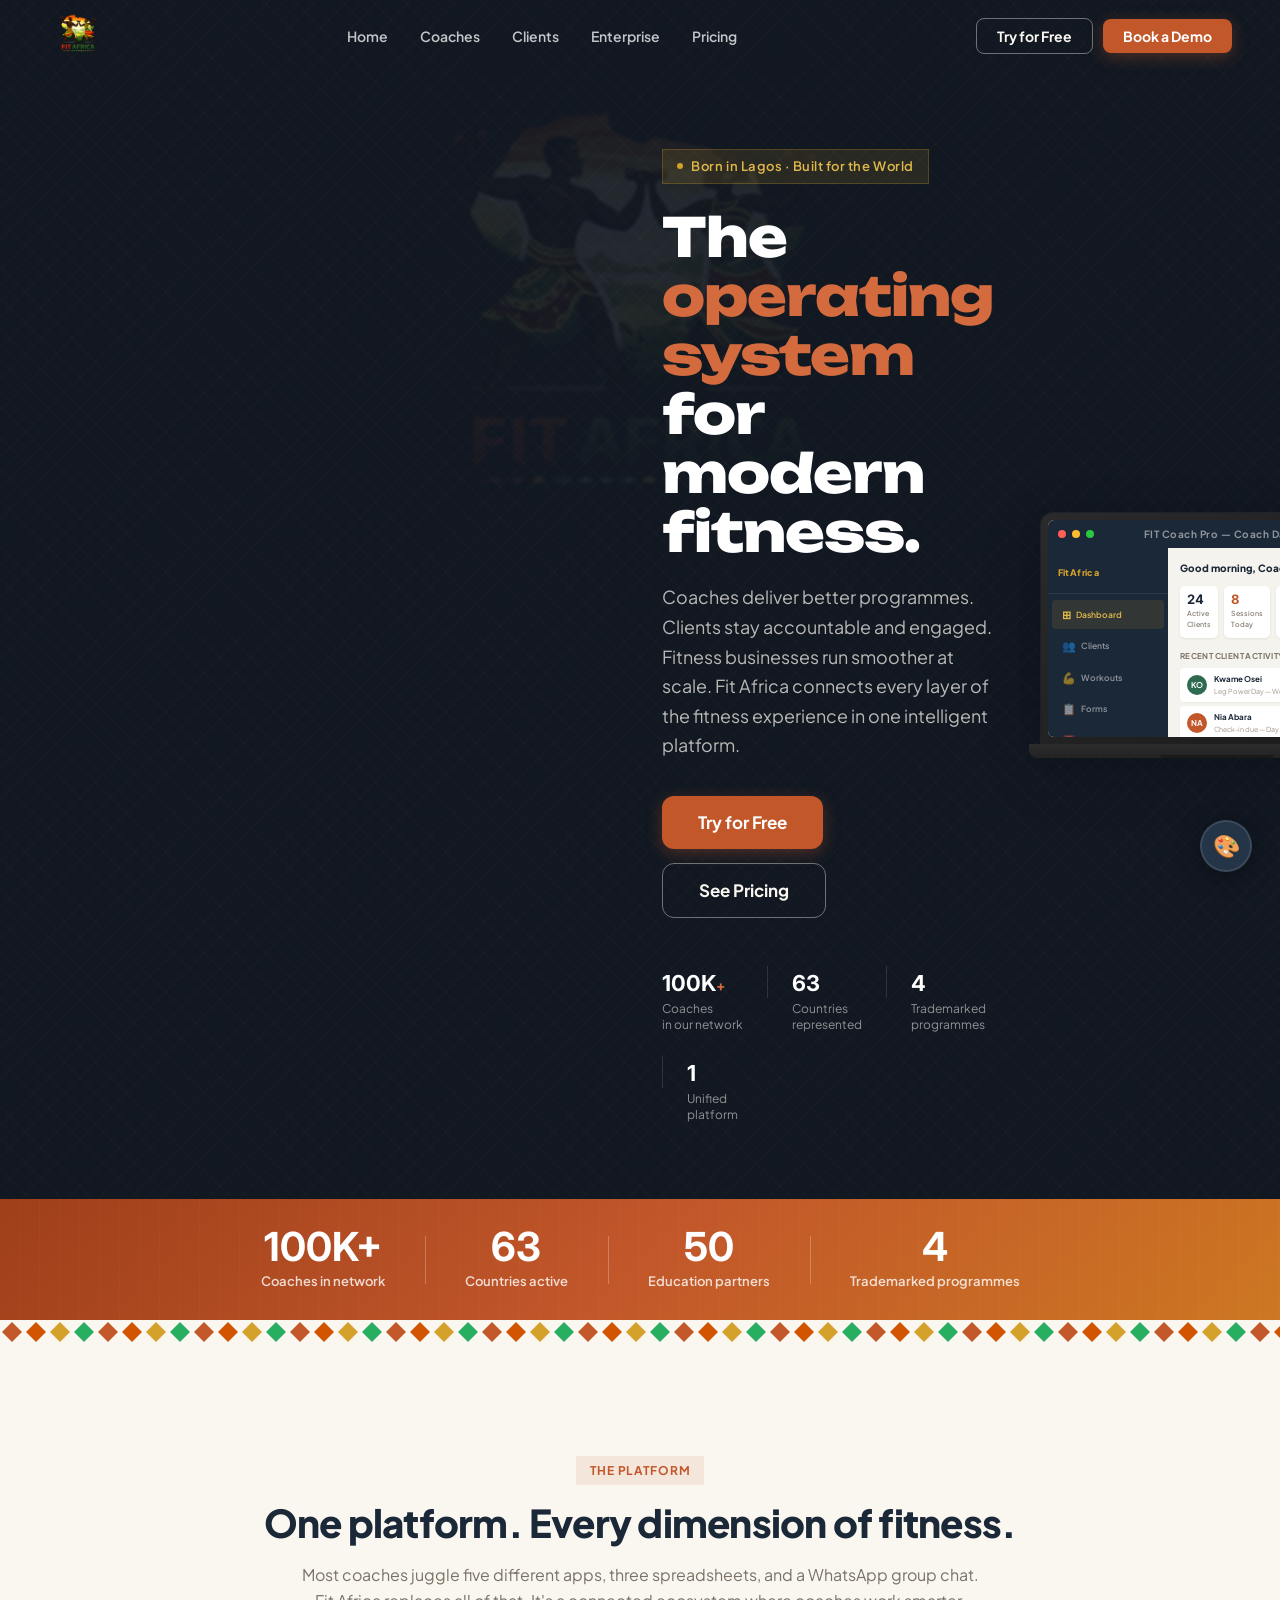
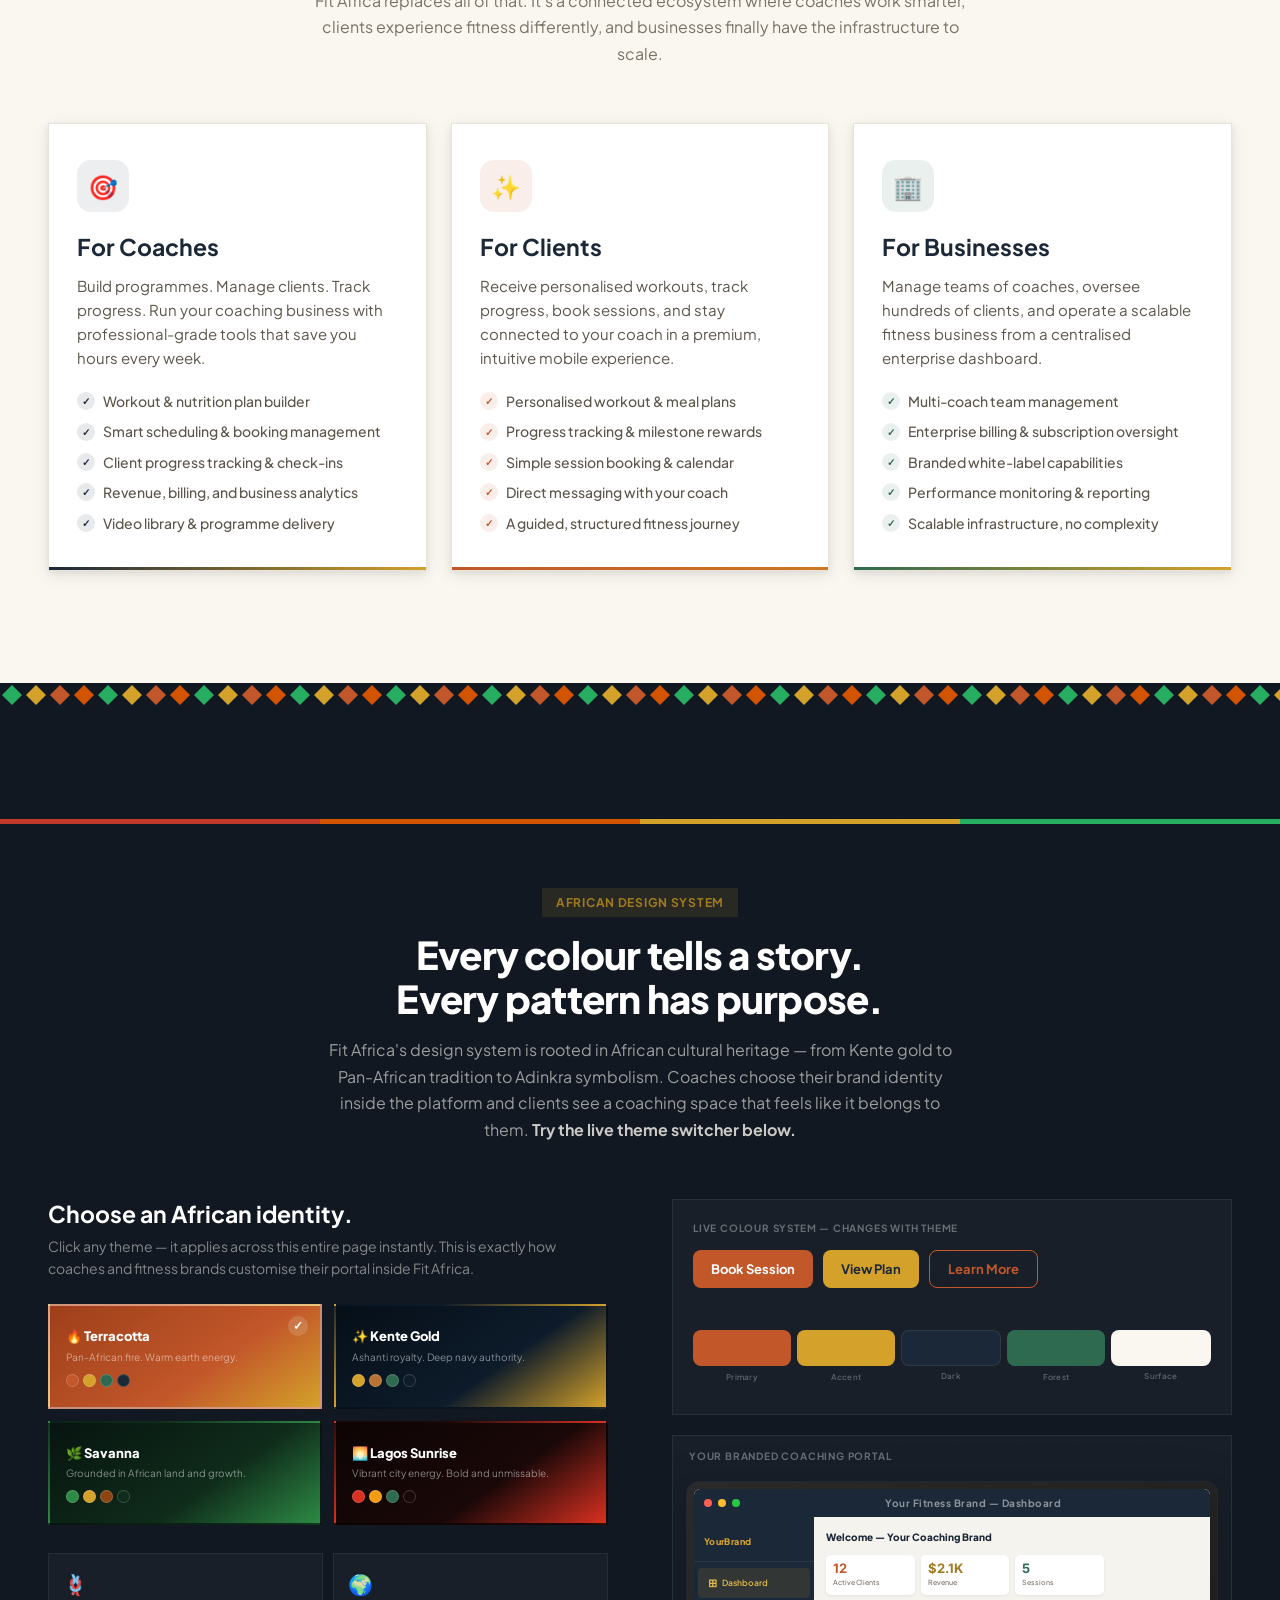
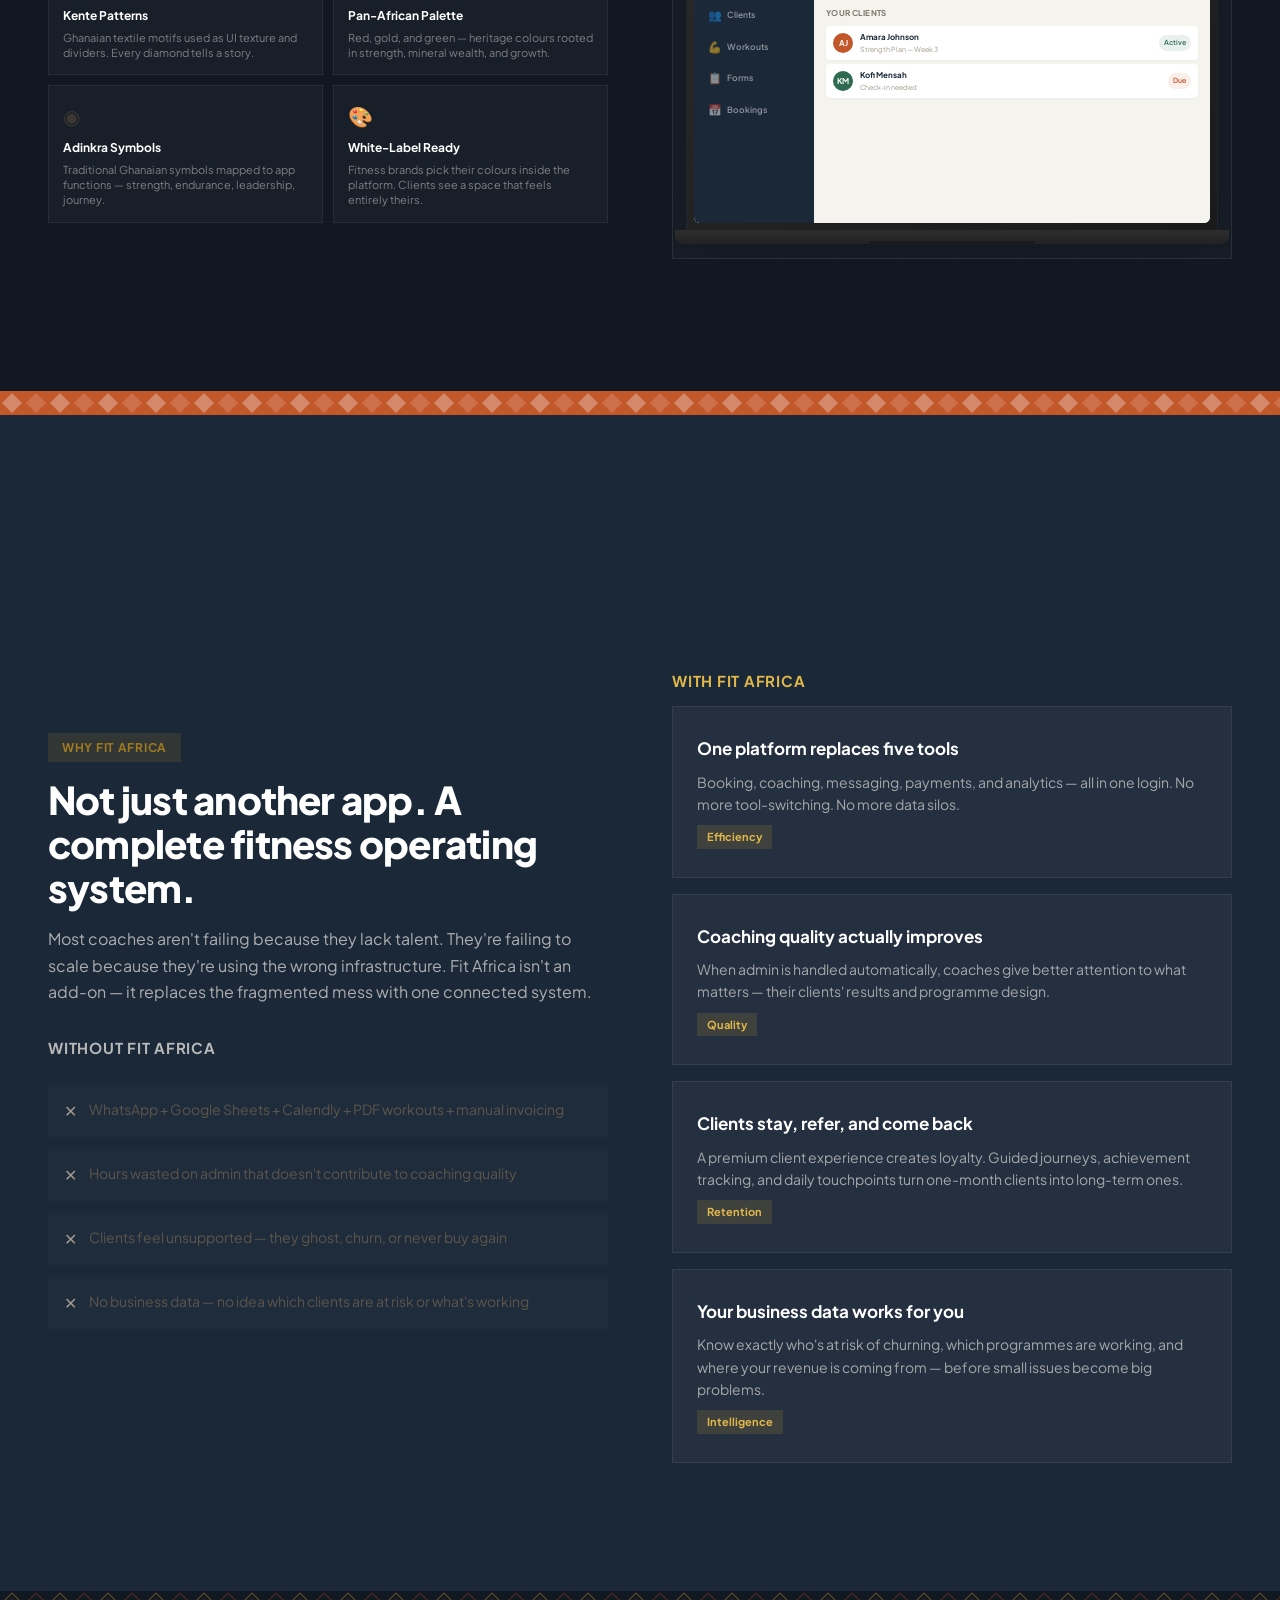
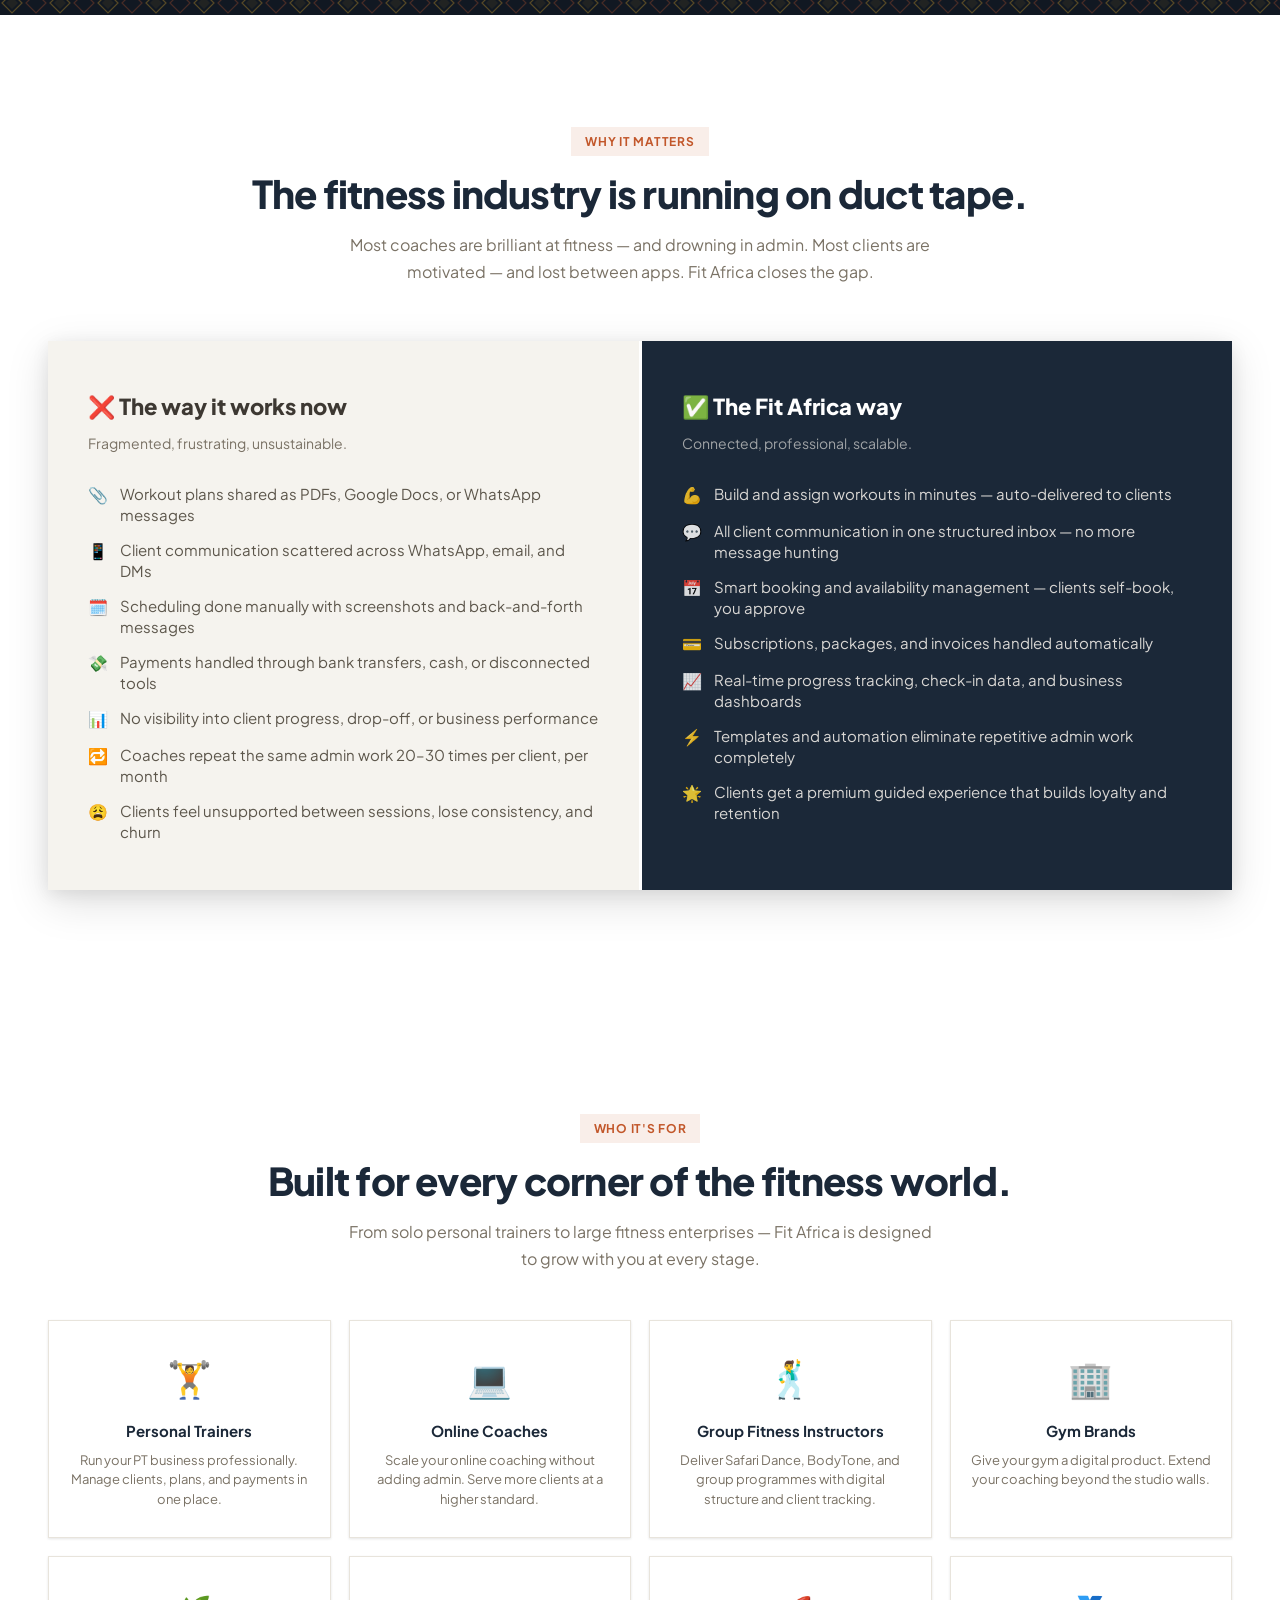
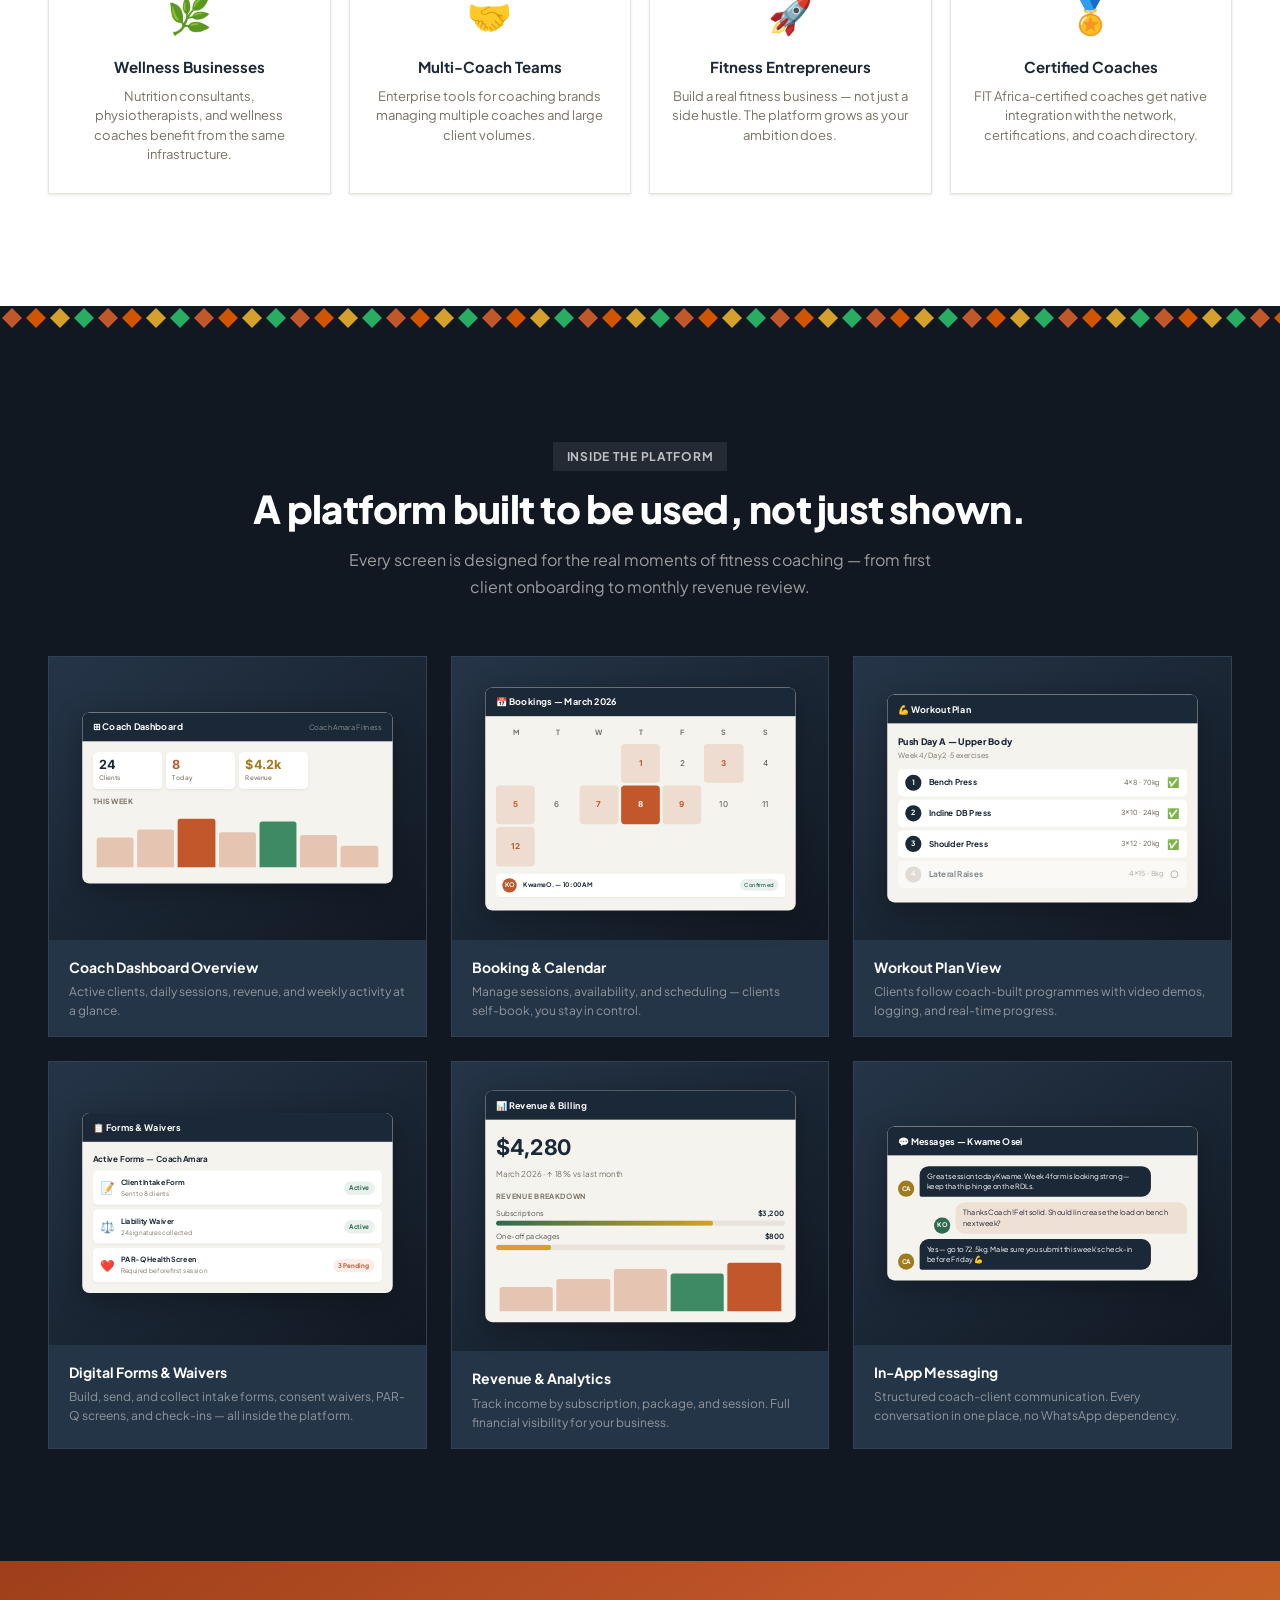
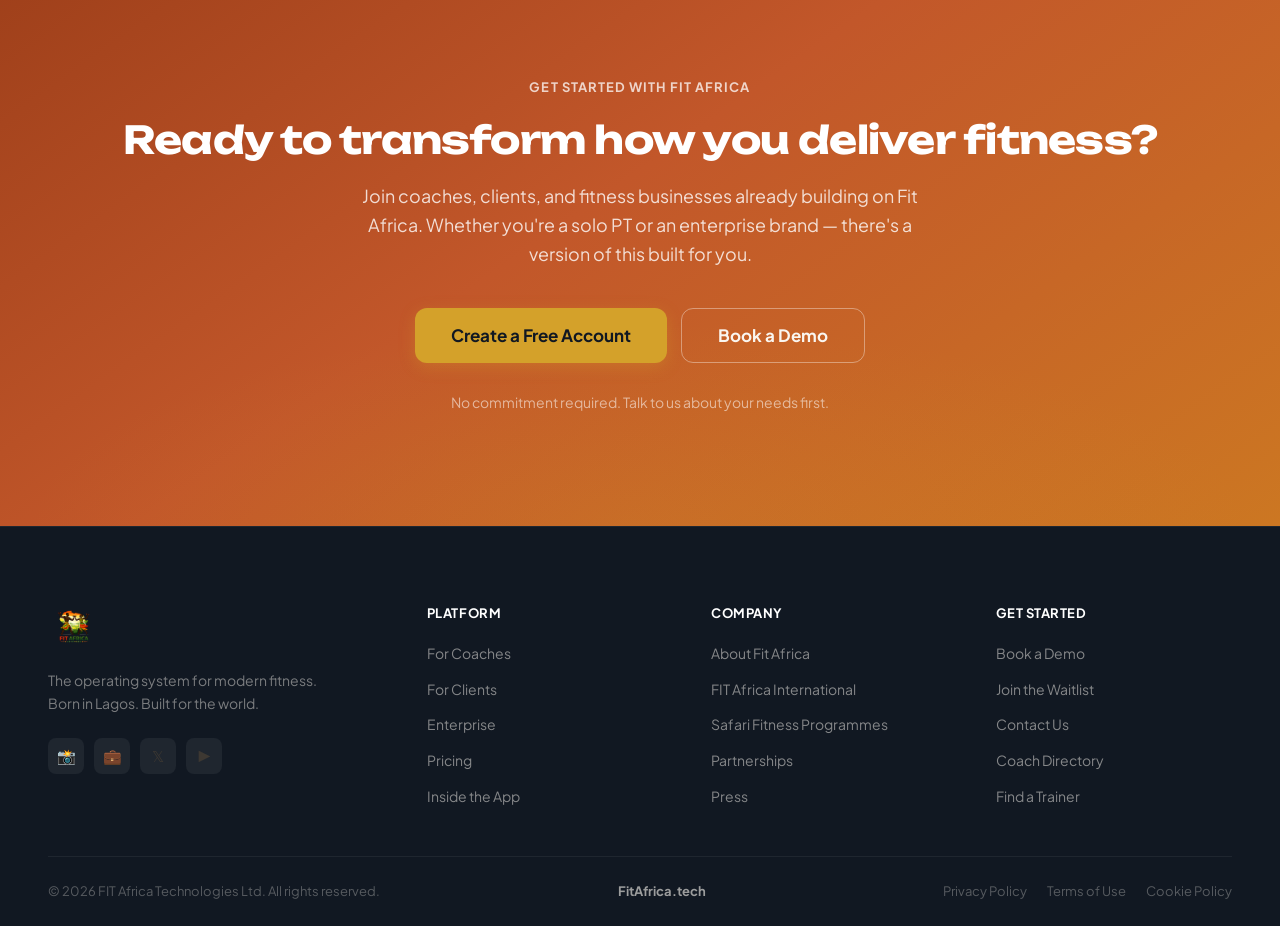
==== index.html @ 1d4eaad9 "Initial commit — FitAfrica marketing website" ====
<!DOCTYPE html>
<html lang="en" data-theme="terracotta">
<head>
  <meta charset="UTF-8" />
  <meta name="viewport" content="width=device-width, initial-scale=1.0" />
  <title>FitAfrica — The Operating System for Modern Fitness</title>
  <meta name="description" content="FIT Africa is the all-in-one platform for coaches, clients, and fitness businesses. Manage coaching, bookings, workouts, nutrition, progress, and payments — in one place. Born in Lagos. Built for the world." />
  <meta name="keywords" content="fitness coaching platform, coach management software, client fitness portal, gym business software, online coaching app, workout tracking, Africa fitness, PT coaching app" />
  <meta property="og:title" content="FitAfrica — The Operating System for Modern Fitness" />
  <meta property="og:description" content="The all-in-one platform powering coaching, client progress, and fitness business growth." />
  <meta property="og:type" content="website" />
  <meta name="twitter:card" content="summary_large_image" />
  <link rel="preconnect" href="https://fonts.googleapis.com" />
  <link rel="preconnect" href="https://fonts.gstatic.com" crossorigin />
  <link href="https://fonts.googleapis.com/css2?family=Plus+Jakarta+Sans:ital,wght@0,300;0,400;0,500;0,600;0,700;0,800;0,900&family=Inter:wght@400;500;600;700&family=Unbounded:wght@700;800;900&display=swap" rel="stylesheet" />
  <link rel="icon" type="image/png" href="logo.png" />
  <link rel="stylesheet" href="styles.css" />
  <link rel="stylesheet" href="themes.css" />
</head>
<body>

<!-- ============ NAVIGATION ============ -->
<nav class="nav" id="nav">
  <div class="nav__inner">
    <a href="index.html" class="nav__logo">
      <img src="logo.png" class="nav__logo-img" alt="FIT Africa" />
    </a>
    <ul class="nav__links">
      <li><a href="index.html">Home</a></li>
      <li><a href="coaches.html">Coaches</a></li>
      <li><a href="clients.html">Clients</a></li>
      <li><a href="enterprise.html">Enterprise</a></li>
      <li><a href="pricing.html">Pricing</a></li>
    </ul>
    <div class="nav__ctas">
      <a href="https://fit-africa-web.vercel.app/auth" class="btn btn--outline-cream btn--sm">Try for Free</a>
      <a href="mailto:hello@fitafrica.tech" class="btn btn--primary btn--sm">Book a Demo</a>
    </div>
    <button class="nav__burger" id="navBurger" aria-label="Toggle navigation">
      <span></span><span></span><span></span>
    </button>
  </div>
</nav>

<!-- Mobile Navigation -->
<nav class="nav__mobile" id="navMobile">
  <a href="index.html">Home</a>
  <a href="coaches.html">Coaches</a>
  <a href="clients.html">Clients</a>
  <a href="enterprise.html">Enterprise</a>
  <a href="pricing.html">Pricing</a>
  <div class="divider"></div>
  <a href="mailto:hello@fitafrica.tech" class="btn btn--outline-cream">Book a Demo</a>
  <a href="https://fit-africa-web.vercel.app/auth" class="btn btn--primary" style="margin-top:8px">Try for Free</a>
</nav>


<!-- ============ HERO ============ -->
<section class="hero kente-texture" id="hero">
  <div class="hero__bg-pattern"></div>
  <div class="hero__kente"></div>
  <!-- Logo watermark — large decorative background -->
  <img src="logo.png" class="hero__logo-watermark" alt="" aria-hidden="true" />
  <!-- Africa continent silhouette — decorative background shape -->
  <svg class="africa-shape africa-shape--hero" viewBox="0 0 220 240" xmlns="http://www.w3.org/2000/svg" aria-hidden="true">
    <path d="M 108 8 C 122 6 140 11 155 22 L 168 36 L 175 54 L 178 72 L 174 88 L 165 96 C 174 110 178 126 176 142 L 172 159 L 164 174 L 152 185 L 136 193 L 118 198 L 100 198 L 83 192 L 67 180 L 52 164 L 40 146 L 32 126 L 30 106 L 36 90 L 26 74 L 22 55 L 28 38 L 40 23 L 57 12 L 77 7 Z"/>
  </svg>

  <div class="container">
    <div class="hero__inner">

      <!-- Left: Copy -->
      <div class="hero__content">
        <div class="hero__eyebrow reveal">
          <div class="hero__eyebrow-dot"></div>
          <span>Born in Lagos &middot; Built for the World</span>
        </div>

        <h1 class="display-xl hero__headline reveal reveal-delay-1">
          The <em>operating system</em> for modern fitness.
        </h1>

        <p class="hero__sub reveal reveal-delay-2">
          Coaches deliver better programmes. Clients stay accountable and engaged.
          Fitness businesses run smoother at scale. Fit Africa connects every layer
          of the fitness experience in one intelligent platform.
        </p>

        <div class="hero__ctas reveal reveal-delay-3">
          <a href="https://fit-africa-web.vercel.app/auth" class="btn btn--primary btn--lg">
            Try for Free
          </a>
          <a href="pricing.html" class="btn btn--outline-cream btn--lg">
            See Pricing
          </a>
        </div>

        <div class="hero__trust reveal reveal-delay-4">
          <div class="hero__trust-item">
            <div>
              <div class="hero__trust-num">100K<span style="font-size:14px;color:var(--terracotta-light)">+</span></div>
              <div class="hero__trust-label">Coaches<br>in our network</div>
            </div>
          </div>
          <div class="hero__trust-divider"></div>
          <div class="hero__trust-item">
            <div>
              <div class="hero__trust-num">63</div>
              <div class="hero__trust-label">Countries<br>represented</div>
            </div>
          </div>
          <div class="hero__trust-divider"></div>
          <div class="hero__trust-item">
            <div>
              <div class="hero__trust-num">4</div>
              <div class="hero__trust-label">Trademarked<br>programmes</div>
            </div>
          </div>
          <div class="hero__trust-divider"></div>
          <div class="hero__trust-item">
            <div>
              <div class="hero__trust-num">1</div>
              <div class="hero__trust-label">Unified<br>platform</div>
            </div>
          </div>
        </div>
      </div>

      <!-- Right: Dashboard Mockup -->
      <div class="hero__visual reveal reveal-delay-2">
        <div>
          <div class="laptop-frame">
            <!-- Camera bump -->
            <div class="laptop-screen">
              <!-- Title bar -->
              <div class="app-titlebar">
                <div class="app-titlebar-dot red"></div>
                <div class="app-titlebar-dot yellow"></div>
                <div class="app-titlebar-dot green"></div>
                <div class="app-titlebar-logo">FIT Coach Pro — Coach Dashboard</div>
              </div>
              <!-- App layout -->
              <div class="app-layout">
                <!-- Sidebar -->
                <aside class="app-sidebar">
                  <div class="app-sidebar-brand">FitAfrica</div>
                  <div class="app-nav-item active">
                    <span class="app-nav-icon">⊞</span> Dashboard
                  </div>
                  <div class="app-nav-item">
                    <span class="app-nav-icon">👥</span> Clients
                  </div>
                  <div class="app-nav-item">
                    <span class="app-nav-icon">💪</span> Workouts
                  </div>
                  <div class="app-nav-item">
                    <span class="app-nav-icon">📋</span> Forms
                  </div>
                  <div class="app-nav-item">
                    <span class="app-nav-icon">📅</span> Bookings
                  </div>
                  <div class="app-nav-item">
                    <span class="app-nav-icon">📊</span> Revenue
                  </div>
                  <div class="app-nav-item">
                    <span class="app-nav-icon">💬</span> Messages
                  </div>
                  <div class="app-nav-item">
                    <span class="app-nav-icon">⚙️</span> Settings
                  </div>
                </aside>
                <!-- Main -->
                <main class="app-main">
                  <div class="app-main-header">Good morning, Coach Amara ☀️</div>
                  <div class="app-stats-row">
                    <div class="app-stat-card">
                      <div class="app-stat-num">24</div>
                      <div class="app-stat-label">Active Clients</div>
                    </div>
                    <div class="app-stat-card">
                      <div class="app-stat-num terracotta">8</div>
                      <div class="app-stat-label">Sessions Today</div>
                    </div>
                    <div class="app-stat-card">
                      <div class="app-stat-num gold">$4.2K</div>
                      <div class="app-stat-label">This Month</div>
                    </div>
                    <div class="app-stat-card">
                      <div class="app-stat-num forest">12</div>
                      <div class="app-stat-label">Check-ins</div>
                    </div>
                  </div>
                  <div class="app-section-title">Recent Client Activity</div>
                  <div class="app-client-row">
                    <div class="app-client-avatar" style="background:#2D6A4F">KO</div>
                    <div class="app-client-info">
                      <div class="app-client-name">Kwame Osei</div>
                      <div class="app-client-detail">Leg Power Day — Week 4</div>
                    </div>
                    <div class="app-client-badge done">✓ Done</div>
                  </div>
                  <div class="app-client-row">
                    <div class="app-client-avatar" style="background:#C2572A">NA</div>
                    <div class="app-client-info">
                      <div class="app-client-name">Nia Abara</div>
                      <div class="app-client-detail">Check-in due — Day 28</div>
                    </div>
                    <div class="app-client-badge due">Due</div>
                  </div>
                  <div class="app-client-row">
                    <div class="app-client-avatar" style="background:#D4A12A">DM</div>
                    <div class="app-client-info">
                      <div class="app-client-name">David Mensah</div>
                      <div class="app-client-detail">New message received</div>
                    </div>
                    <div class="app-client-badge msg">1 new</div>
                  </div>
                  <div class="app-client-row">
                    <div class="app-client-avatar" style="background:#1B2838">PS</div>
                    <div class="app-client-info">
                      <div class="app-client-name">Priya Singh</div>
                      <div class="app-client-detail">Onboarded — Strength Plan</div>
                    </div>
                    <div class="app-client-badge new">New</div>
                  </div>
                </main>
              </div>
            </div>
          </div>
          <div class="laptop-base"></div>
        </div>
      </div>

    </div>
  </div>
</section>


<!-- ============ TRUST STRIP ============ -->
<div class="trust-strip section-pad--sm" id="trust">
  <div class="container">
    <div class="trust-strip__inner">
      <div class="trust-stat reveal">
        <div class="trust-stat__num" data-count="100">0</div>
        <div class="trust-stat__label">Coaches in network</div>
      </div>
      <div class="trust-stat reveal reveal-delay-1">
        <div class="trust-stat__num" data-count="63">0</div>
        <div class="trust-stat__label">Countries active</div>
      </div>
      <div class="trust-stat reveal reveal-delay-2">
        <div class="trust-stat__num" data-count="50">0</div>
        <div class="trust-stat__label">Education partners</div>
      </div>
      <div class="trust-stat reveal reveal-delay-3">
        <div class="trust-stat__num" data-count="4">0</div>
        <div class="trust-stat__label">Trademarked programmes</div>
      </div>
    </div>
  </div>
</div>


<!-- Kente Diamond Divider -->
<div class="kente-divider" style="background:#FAF6F0">
  <svg xmlns="http://www.w3.org/2000/svg" width="100%" height="24" preserveAspectRatio="xMidYMid meet">
    <defs>
      <pattern id="kente1" x="0" y="0" width="96" height="24" patternUnits="userSpaceOnUse">
        <polygon points="12,2 22,12 12,22 2,12" fill="#C2572A"/>
        <polygon points="36,2 46,12 36,22 26,12" fill="#D35400"/>
        <polygon points="60,2 70,12 60,22 50,12" fill="#D4A12A"/>
        <polygon points="84,2 94,12 84,22 74,12" fill="#27AE60"/>
      </pattern>
    </defs>
    <rect width="100%" height="24" fill="url(#kente1)"/>
  </svg>
</div>

<!-- ============ WHAT IS FIT AFRICA ============ -->
<section class="section-pad bg-cream" id="platform">
  <div class="container">
    <div class="container--md" style="text-align:center;margin-bottom:56px">
      <div class="section-label section-label--terracotta reveal">The Platform</div>
      <h2 class="heading-xl reveal reveal-delay-1" style="color:var(--navy);margin-bottom:16px">
        One platform. Every dimension of fitness.
      </h2>
      <p class="body-lg text-muted reveal reveal-delay-2" style="max-width:680px;margin:0 auto">
        Most coaches juggle five different apps, three spreadsheets, and a WhatsApp group chat.
        Fit Africa replaces all of that. It's a connected ecosystem where coaches work smarter,
        clients experience fitness differently, and businesses finally have the infrastructure to scale.
      </p>
    </div>

    <div class="platform-grid">
      <!-- Coach -->
      <div class="platform-card platform-card--coach reveal">
        <div class="platform-card__icon platform-card__icon--coach">🎯</div>
        <h3 class="heading-md platform-card__title"><a href="coaches.html" style="color:inherit;text-decoration:none">For Coaches</a></h3>
        <p class="platform-card__desc">
          Build programmes. Manage clients. Track progress. Run your coaching
          business with professional-grade tools that save you hours every week.
        </p>
        <ul class="platform-card__list">
          <li class="platform-card__list-item platform-card--coach">Workout & nutrition plan builder</li>
          <li class="platform-card__list-item platform-card--coach">Smart scheduling & booking management</li>
          <li class="platform-card__list-item platform-card--coach">Client progress tracking & check-ins</li>
          <li class="platform-card__list-item platform-card--coach">Revenue, billing, and business analytics</li>
          <li class="platform-card__list-item platform-card--coach">Video library & programme delivery</li>
        </ul>
      </div>

      <!-- Client -->
      <div class="platform-card platform-card--client reveal reveal-delay-1">
        <div class="platform-card__icon platform-card__icon--client">✨</div>
        <h3 class="heading-md platform-card__title"><a href="clients.html" style="color:inherit;text-decoration:none">For Clients</a></h3>
        <p class="platform-card__desc">
          Receive personalised workouts, track progress, book sessions,
          and stay connected to your coach in a premium, intuitive mobile experience.
        </p>
        <ul class="platform-card__list">
          <li class="platform-card__list-item platform-card--client">Personalised workout & meal plans</li>
          <li class="platform-card__list-item platform-card--client">Progress tracking & milestone rewards</li>
          <li class="platform-card__list-item platform-card--client">Simple session booking & calendar</li>
          <li class="platform-card__list-item platform-card--client">Direct messaging with your coach</li>
          <li class="platform-card__list-item platform-card--client">A guided, structured fitness journey</li>
        </ul>
      </div>

      <!-- Enterprise -->
      <div class="platform-card platform-card--enterprise reveal reveal-delay-2">
        <div class="platform-card__icon platform-card__icon--enterprise">🏢</div>
        <h3 class="heading-md platform-card__title"><a href="enterprise.html" style="color:inherit;text-decoration:none">For Businesses</a></h3>
        <p class="platform-card__desc">
          Manage teams of coaches, oversee hundreds of clients, and operate a
          scalable fitness business from a centralised enterprise dashboard.
        </p>
        <ul class="platform-card__list">
          <li class="platform-card__list-item platform-card--enterprise">Multi-coach team management</li>
          <li class="platform-card__list-item platform-card--enterprise">Enterprise billing & subscription oversight</li>
          <li class="platform-card__list-item platform-card--enterprise">Branded white-label capabilities</li>
          <li class="platform-card__list-item platform-card--enterprise">Performance monitoring & reporting</li>
          <li class="platform-card__list-item platform-card--enterprise">Scalable infrastructure, no complexity</li>
        </ul>
      </div>
    </div>
  </div>
</section>


<!-- Kente Diamond Divider -->
<div class="kente-divider" style="background:var(--navy-dark,#111822)">
  <svg xmlns="http://www.w3.org/2000/svg" width="100%" height="24">
    <defs>
      <pattern id="kente-brand-top" x="0" y="0" width="96" height="24" patternUnits="userSpaceOnUse">
        <polygon points="12,2 22,12 12,22 2,12" fill="#27AE60"/>
        <polygon points="36,2 46,12 36,22 26,12" fill="#D4A12A"/>
        <polygon points="60,2 70,12 60,22 50,12" fill="#C2572A"/>
        <polygon points="84,2 94,12 84,22 74,12" fill="#D35400"/>
      </pattern>
    </defs>
    <rect width="100%" height="24" fill="url(#kente-brand-top)"/>
  </svg>
</div>

<!-- ============ BRAND IDENTITY / LIVE AFRICAN THEMES ============ -->
<section class="brand-section section-pad kente-texture" id="brand">
  <div class="pan-african-stripe">
    <div class="pan-stripe pan-red"></div>
    <div class="pan-stripe pan-orange"></div>
    <div class="pan-stripe pan-yellow"></div>
    <div class="pan-stripe pan-green"></div>
  </div>
  <div class="container brand-section__inner" style="padding-top:0">
    <div style="text-align:center;padding-top:64px;margin-bottom:56px">
      <div class="section-label section-label--gold reveal">African Design System</div>
      <h2 class="heading-xl text-white reveal reveal-delay-1" style="margin-bottom:16px">
        Every colour tells a story.<br/>Every pattern has purpose.
      </h2>
      <p class="body-lg reveal reveal-delay-2" style="color:rgba(250,246,240,.6);max-width:640px;margin:0 auto">
        Fit Africa's design system is rooted in African cultural heritage — from Kente gold to Pan-African
        tradition to Adinkra symbolism. Coaches choose their brand identity inside the platform
        and clients see a coaching space that feels like it belongs to them.
        <strong style="color:rgba(250,246,240,.8)"> Try the live theme switcher below.</strong>
      </p>
    </div>
    <div class="brand-grid">
      <div>
        <h3 class="heading-md text-white reveal" style="margin-bottom:6px">Choose an African identity.</h3>
        <p class="reveal reveal-delay-1" style="color:rgba(250,246,240,.5);font-size:14px;margin-bottom:24px;line-height:1.6">
          Click any theme — it applies across this entire page instantly. This is exactly how
          coaches and fitness brands customise their portal inside Fit Africa.
        </p>
        <div class="theme-cards">
          <div class="theme-card theme-card--terracotta active reveal" data-set-theme="terracotta" role="button" tabindex="0">
            <div class="theme-card__name">🔥 Terracotta</div>
            <div class="theme-card__desc">Pan-African fire. Warm earth energy.</div>
            <div class="theme-card__palette">
              <div class="theme-card__dot" style="background:#C2572A"></div>
              <div class="theme-card__dot" style="background:#D4A12A"></div>
              <div class="theme-card__dot" style="background:#2D6A4F"></div>
              <div class="theme-card__dot" style="background:#1B2838"></div>
            </div>
          </div>
          <div class="theme-card theme-card--kente-gold reveal reveal-delay-1" data-set-theme="kente-gold" role="button" tabindex="0">
            <div class="theme-card__name">✨ Kente Gold</div>
            <div class="theme-card__desc">Ashanti royalty. Deep navy authority.</div>
            <div class="theme-card__palette">
              <div class="theme-card__dot" style="background:#D4A12A"></div>
              <div class="theme-card__dot" style="background:#B87333"></div>
              <div class="theme-card__dot" style="background:#2D6A4F"></div>
              <div class="theme-card__dot" style="background:#0D1B2A"></div>
            </div>
          </div>
          <div class="theme-card theme-card--savanna reveal reveal-delay-2" data-set-theme="savanna" role="button" tabindex="0">
            <div class="theme-card__name">🌿 Savanna</div>
            <div class="theme-card__desc">Grounded in African land and growth.</div>
            <div class="theme-card__palette">
              <div class="theme-card__dot" style="background:#2D8A45"></div>
              <div class="theme-card__dot" style="background:#D4A12A"></div>
              <div class="theme-card__dot" style="background:#8B4513"></div>
              <div class="theme-card__dot" style="background:#0F2B1A"></div>
            </div>
          </div>
          <div class="theme-card theme-card--lagos reveal reveal-delay-3" data-set-theme="lagos" role="button" tabindex="0">
            <div class="theme-card__name">🌅 Lagos Sunrise</div>
            <div class="theme-card__desc">Vibrant city energy. Bold and unmissable.</div>
            <div class="theme-card__palette">
              <div class="theme-card__dot" style="background:#D93020"></div>
              <div class="theme-card__dot" style="background:#F39C12"></div>
              <div class="theme-card__dot" style="background:#2D6A4F"></div>
              <div class="theme-card__dot" style="background:#1A0808"></div>
            </div>
          </div>
        </div>
        <div class="cultural-callouts reveal reveal-delay-2" style="margin-top:24px">
          <div class="cultural-callout">
            <div class="cultural-callout__icon">🪢</div>
            <div class="cultural-callout__title">Kente Patterns</div>
            <div class="cultural-callout__desc">Ghanaian textile motifs used as UI texture and dividers. Every diamond tells a story.</div>
          </div>
          <div class="cultural-callout">
            <div class="cultural-callout__icon">🌍</div>
            <div class="cultural-callout__title">Pan-African Palette</div>
            <div class="cultural-callout__desc">Red, gold, and green — heritage colours rooted in strength, mineral wealth, and growth.</div>
          </div>
          <div class="cultural-callout">
            <div class="cultural-callout__icon">◉</div>
            <div class="cultural-callout__title">Adinkra Symbols</div>
            <div class="cultural-callout__desc">Traditional Ghanaian symbols mapped to app functions — strength, endurance, leadership, journey.</div>
          </div>
          <div class="cultural-callout">
            <div class="cultural-callout__icon">🎨</div>
            <div class="cultural-callout__title">White-Label Ready</div>
            <div class="cultural-callout__desc">Fitness brands pick their colours inside the platform. Clients see a space that feels entirely theirs.</div>
          </div>
        </div>
      </div>
      <div class="brand-preview-wrap reveal reveal-delay-2">
        <div class="brand-preview-card">
          <div class="brand-preview-card__label">Live Colour System — Changes With Theme</div>
          <div class="btn-preview-row">
            <button class="btn-preview btn-preview--primary">Book Session</button>
            <button class="btn-preview btn-preview--secondary">View Plan</button>
            <button class="btn-preview btn-preview--ghost">Learn More</button>
          </div>
          <div style="height:28px"></div>
          <div class="swatch-row">
            <div class="swatch-block swatch-primary" data-label="Primary"></div>
            <div class="swatch-block swatch-gold" data-label="Accent"></div>
            <div class="swatch-block swatch-dark" data-label="Dark"></div>
            <div class="swatch-block swatch-accent" data-label="Forest"></div>
            <div class="swatch-block swatch-bg" data-label="Surface"></div>
          </div>
          <div style="height:28px"></div>
        </div>
        <div class="brand-preview-card" style="padding:0;overflow:hidden">
          <div class="brand-preview-card__label" style="padding:12px 16px 4px">Your branded coaching portal</div>
          <div style="padding:0 14px 14px">
            <div class="laptop-frame" style="max-width:100%;margin-top:8px">
              <div class="laptop-screen">
                <div class="app-titlebar">
                  <div class="app-titlebar-dot red"></div>
                  <div class="app-titlebar-dot yellow"></div>
                  <div class="app-titlebar-dot green"></div>
                  <div class="app-titlebar-logo">Your Fitness Brand — Dashboard</div>
                </div>
                <div class="app-layout">
                  <aside class="app-sidebar">
                    <div class="app-sidebar-brand" style="color:var(--gold)">YourBrand</div>
                    <div class="app-nav-item active"><span class="app-nav-icon">⊞</span> Dashboard</div>
                    <div class="app-nav-item"><span class="app-nav-icon">👥</span> Clients</div>
                    <div class="app-nav-item"><span class="app-nav-icon">💪</span> Workouts</div>
                    <div class="app-nav-item"><span class="app-nav-icon">📋</span> Forms</div>
                    <div class="app-nav-item"><span class="app-nav-icon">📅</span> Bookings</div>
                  </aside>
                  <main class="app-main">
                    <div class="app-main-header">Welcome — Your Coaching Brand</div>
                    <div class="app-stats-row">
                      <div class="app-stat-card"><div class="app-stat-num" style="color:var(--terracotta)">12</div><div class="app-stat-label">Active Clients</div></div>
                      <div class="app-stat-card"><div class="app-stat-num" style="color:var(--gold-dark)">$2.1K</div><div class="app-stat-label">Revenue</div></div>
                      <div class="app-stat-card"><div class="app-stat-num" style="color:var(--forest)">5</div><div class="app-stat-label">Sessions</div></div>
                    </div>
                    <div class="app-section-title">Your Clients</div>
                    <div class="app-client-row">
                      <div class="app-client-avatar" style="background:var(--terracotta)">AJ</div>
                      <div class="app-client-info"><div class="app-client-name">Amara Johnson</div><div class="app-client-detail">Strength Plan — Week 3</div></div>
                      <div class="app-client-badge done">Active</div>
                    </div>
                    <div class="app-client-row">
                      <div class="app-client-avatar" style="background:var(--forest)">KM</div>
                      <div class="app-client-info"><div class="app-client-name">Kofi Mensah</div><div class="app-client-detail">Check-in needed</div></div>
                      <div class="app-client-badge due">Due</div>
                    </div>
                  </main>
                </div>
              </div>
            </div>
            <div class="laptop-base"></div>
          </div>
        </div>
      </div>
    </div>
  </div>
</section>

<!-- Kente Diamond Divider -->
<div class="kente-divider" style="background:var(--terracotta,#C2572A)">
  <svg xmlns="http://www.w3.org/2000/svg" width="100%" height="24">
    <defs>
      <pattern id="kente-brand-mid" x="0" y="0" width="96" height="24" patternUnits="userSpaceOnUse">
        <polygon points="12,2 22,12 12,22 2,12" fill="rgba(255,255,255,0.3)"/>
        <polygon points="36,2 46,12 36,22 26,12" fill="rgba(255,255,255,0.15)"/>
        <polygon points="60,2 70,12 60,22 50,12" fill="rgba(255,255,255,0.3)"/>
        <polygon points="84,2 94,12 84,22 74,12" fill="rgba(255,255,255,0.15)"/>
      </pattern>
    </defs>
    <rect width="100%" height="24" fill="url(#kente-brand-mid)"/>
  </svg>
</div>

<!-- ============ WHY FIT AFRICA ============ -->
<section class="section-pad bg-navy" id="about">
  <div class="container">
    <div class="why-grid">
      <div>
        <div class="section-label section-label--gold reveal">Why Fit Africa</div>
        <h2 class="heading-xl text-white reveal reveal-delay-1" style="margin-bottom:16px">
          Not just another app. A complete fitness operating system.
        </h2>
        <p class="body-lg reveal reveal-delay-2" style="color:rgba(250,246,240,.65);margin-bottom:32px">
          Most coaches aren't failing because they lack talent. They're failing to scale because
          they're using the wrong infrastructure. Fit Africa isn't an add-on — it replaces the
          fragmented mess with one connected system.
        </p>
        <h3 class="heading-md reveal reveal-delay-2" style="color:rgba(250,246,240,.7);font-size:15px;margin-bottom:16px;text-transform:uppercase;letter-spacing:.05em">Without Fit Africa</h3>
        <div class="comparison-list">
          <div class="comparison-item comparison-item--bad reveal reveal-delay-2"><span class="ci-icon">✕</span><span>WhatsApp + Google Sheets + Calendly + PDF workouts + manual invoicing</span></div>
          <div class="comparison-item comparison-item--bad reveal reveal-delay-3"><span class="ci-icon">✕</span><span>Hours wasted on admin that doesn't contribute to coaching quality</span></div>
          <div class="comparison-item comparison-item--bad reveal reveal-delay-3"><span class="ci-icon">✕</span><span>Clients feel unsupported — they ghost, churn, or never buy again</span></div>
          <div class="comparison-item comparison-item--bad reveal reveal-delay-4"><span class="ci-icon">✕</span><span>No business data — no idea which clients are at risk or what's working</span></div>
        </div>
      </div>
      <div>
        <h3 class="heading-md reveal" style="color:var(--gold-light);font-size:15px;margin-bottom:16px;margin-top:88px;text-transform:uppercase;letter-spacing:.05em">With Fit Africa</h3>
        <div class="diff-card reveal reveal-delay-1">
          <div class="diff-card__title">One platform replaces five tools</div>
          <div class="diff-card__desc">Booking, coaching, messaging, payments, and analytics — all in one login. No more tool-switching. No more data silos.</div>
          <span class="diff-card__tag">Efficiency</span>
        </div>
        <div class="diff-card reveal reveal-delay-2">
          <div class="diff-card__title">Coaching quality actually improves</div>
          <div class="diff-card__desc">When admin is handled automatically, coaches give better attention to what matters — their clients' results and programme design.</div>
          <span class="diff-card__tag">Quality</span>
        </div>
        <div class="diff-card reveal reveal-delay-3">
          <div class="diff-card__title">Clients stay, refer, and come back</div>
          <div class="diff-card__desc">A premium client experience creates loyalty. Guided journeys, achievement tracking, and daily touchpoints turn one-month clients into long-term ones.</div>
          <span class="diff-card__tag">Retention</span>
        </div>
        <div class="diff-card reveal reveal-delay-4">
          <div class="diff-card__title">Your business data works for you</div>
          <div class="diff-card__desc">Know exactly who's at risk of churning, which programmes are working, and where your revenue is coming from — before small issues become big problems.</div>
          <span class="diff-card__tag">Intelligence</span>
        </div>
      </div>
    </div>
  </div>
</section>

<!-- Kente Diamond Divider -->
<div class="kente-divider" style="background:var(--navy-dark,#111822)">
  <svg xmlns="http://www.w3.org/2000/svg" width="100%" height="24" preserveAspectRatio="xMidYMid meet">
    <defs>
      <pattern id="kente-why-out" x="0" y="0" width="96" height="24" patternUnits="userSpaceOnUse">
        <polygon points="12,2 22,12 12,22 2,12" fill="none" stroke="rgba(212,161,42,0.35)" stroke-width="1.2"/>
        <polygon points="12,6 18,12 12,18 6,12" fill="rgba(212,161,42,0.08)"/>
        <polygon points="36,2 46,12 36,22 26,12" fill="none" stroke="rgba(194,87,42,0.3)" stroke-width="1.2"/>
        <polygon points="60,2 70,12 60,22 50,12" fill="none" stroke="rgba(212,161,42,0.35)" stroke-width="1.2"/>
        <polygon points="60,6 66,12 60,18 54,12" fill="rgba(212,161,42,0.08)"/>
        <polygon points="84,2 94,12 84,22 74,12" fill="none" stroke="rgba(194,87,42,0.3)" stroke-width="1.2"/>
      </pattern>
    </defs>
    <rect width="100%" height="24" fill="url(#kente-why-out)"/>
  </svg>
</div>

<!-- ============ PROBLEM / SOLUTION ============ -->
<section class="section-pad bg-white">
  <div class="container">
    <div style="text-align:center;margin-bottom:56px">
      <div class="section-label section-label--terracotta reveal">Why It Matters</div>
      <h2 class="heading-xl reveal reveal-delay-1" style="color:var(--navy);margin-bottom:16px">
        The fitness industry is running on duct tape.
      </h2>
      <p class="body-lg text-muted reveal reveal-delay-2" style="max-width:640px;margin:0 auto">
        Most coaches are brilliant at fitness — and drowning in admin. Most clients are motivated —
        and lost between apps. Fit Africa closes the gap.
      </p>
    </div>

    <div class="problem-solution reveal">
      <div class="problem-col">
        <h3 class="ps-heading">❌ The way it works now</h3>
        <p class="ps-sub">Fragmented, frustrating, unsustainable.</p>
        <ul class="ps-list">
          <li class="ps-item"><span class="ps-icon">📎</span> Workout plans shared as PDFs, Google Docs, or WhatsApp messages</li>
          <li class="ps-item"><span class="ps-icon">📱</span> Client communication scattered across WhatsApp, email, and DMs</li>
          <li class="ps-item"><span class="ps-icon">🗓️</span> Scheduling done manually with screenshots and back-and-forth messages</li>
          <li class="ps-item"><span class="ps-icon">💸</span> Payments handled through bank transfers, cash, or disconnected tools</li>
          <li class="ps-item"><span class="ps-icon">📊</span> No visibility into client progress, drop-off, or business performance</li>
          <li class="ps-item"><span class="ps-icon">🔁</span> Coaches repeat the same admin work 20–30 times per client, per month</li>
          <li class="ps-item"><span class="ps-icon">😩</span> Clients feel unsupported between sessions, lose consistency, and churn</li>
        </ul>
      </div>
      <div class="solution-col">
        <h3 class="ps-heading">✅ The Fit Africa way</h3>
        <p class="ps-sub">Connected, professional, scalable.</p>
        <ul class="ps-list">
          <li class="ps-item"><span class="ps-icon">💪</span> Build and assign workouts in minutes — auto-delivered to clients</li>
          <li class="ps-item"><span class="ps-icon">💬</span> All client communication in one structured inbox — no more message hunting</li>
          <li class="ps-item"><span class="ps-icon">📅</span> Smart booking and availability management — clients self-book, you approve</li>
          <li class="ps-item"><span class="ps-icon">💳</span> Subscriptions, packages, and invoices handled automatically</li>
          <li class="ps-item"><span class="ps-icon">📈</span> Real-time progress tracking, check-in data, and business dashboards</li>
          <li class="ps-item"><span class="ps-icon">⚡</span> Templates and automation eliminate repetitive admin work completely</li>
          <li class="ps-item"><span class="ps-icon">🌟</span> Clients get a premium guided experience that builds loyalty and retention</li>
        </ul>
      </div>
    </div>
  </div>
</section>


<!-- ============ WHO IT'S FOR ============ -->
<section class="section-pad bg-white" id="audience">
  <div class="container">
    <div style="text-align:center;margin-bottom:16px">
      <div class="section-label section-label--terracotta reveal">Who It's For</div>
      <h2 class="heading-xl reveal reveal-delay-1" style="color:var(--navy);margin-bottom:16px">
        Built for every corner of the fitness world.
      </h2>
      <p class="body-lg text-muted reveal reveal-delay-2" style="max-width:600px;margin:0 auto">
        From solo personal trainers to large fitness enterprises — Fit Africa is designed to
        grow with you at every stage.
      </p>
    </div>

    <div class="audience-grid">
      <div class="audience-card reveal">
        <div class="audience-card__emoji">🏋️</div>
        <div class="audience-card__title">Personal Trainers</div>
        <div class="audience-card__desc">Run your PT business professionally. Manage clients, plans, and payments in one place.</div>
      </div>
      <div class="audience-card reveal reveal-delay-1">
        <div class="audience-card__emoji">💻</div>
        <div class="audience-card__title">Online Coaches</div>
        <div class="audience-card__desc">Scale your online coaching without adding admin. Serve more clients at a higher standard.</div>
      </div>
      <div class="audience-card reveal reveal-delay-2">
        <div class="audience-card__emoji">🕺</div>
        <div class="audience-card__title">Group Fitness Instructors</div>
        <div class="audience-card__desc">Deliver Safari Dance, BodyTone, and group programmes with digital structure and client tracking.</div>
      </div>
      <div class="audience-card reveal reveal-delay-3">
        <div class="audience-card__emoji">🏢</div>
        <div class="audience-card__title">Gym Brands</div>
        <div class="audience-card__desc">Give your gym a digital product. Extend your coaching beyond the studio walls.</div>
      </div>
      <div class="audience-card reveal reveal-delay-1">
        <div class="audience-card__emoji">🌿</div>
        <div class="audience-card__title">Wellness Businesses</div>
        <div class="audience-card__desc">Nutrition consultants, physiotherapists, and wellness coaches benefit from the same infrastructure.</div>
      </div>
      <div class="audience-card reveal reveal-delay-2">
        <div class="audience-card__emoji">🤝</div>
        <div class="audience-card__title">Multi-Coach Teams</div>
        <div class="audience-card__desc">Enterprise tools for coaching brands managing multiple coaches and large client volumes.</div>
      </div>
      <div class="audience-card reveal reveal-delay-3">
        <div class="audience-card__emoji">🚀</div>
        <div class="audience-card__title">Fitness Entrepreneurs</div>
        <div class="audience-card__desc">Build a real fitness business — not just a side hustle. The platform grows as your ambition does.</div>
      </div>
      <div class="audience-card reveal reveal-delay-4">
        <div class="audience-card__emoji">🏅</div>
        <div class="audience-card__title">Certified Coaches</div>
        <div class="audience-card__desc">FIT Africa-certified coaches get native integration with the network, certifications, and coach directory.</div>
      </div>
    </div>
  </div>
</section>


<!-- Kente Diamond Divider -->
<div class="kente-divider" style="background:var(--navy-dark,#111822)">
  <svg xmlns="http://www.w3.org/2000/svg" width="100%" height="24" preserveAspectRatio="xMidYMid meet">
    <defs>
      <pattern id="kente-showcase-in" x="0" y="0" width="96" height="24" patternUnits="userSpaceOnUse">
        <polygon points="12,2 22,12 12,22 2,12" fill="#C2572A"/>
        <polygon points="36,2 46,12 36,22 26,12" fill="#D35400"/>
        <polygon points="60,2 70,12 60,22 50,12" fill="#D4A12A"/>
        <polygon points="84,2 94,12 84,22 74,12" fill="#27AE60"/>
      </pattern>
    </defs>
    <rect width="100%" height="24" fill="url(#kente-showcase-in)"/>
  </svg>
</div>

<!-- ============ INSIDE THE APP ============ -->
<section class="section-pad bg-navy-dark" id="showcase">
  <div class="container">
    <div style="text-align:center;margin-bottom:56px">
      <div class="section-label section-label--navy-on-dark reveal">Inside the Platform</div>
      <h2 class="heading-xl text-white reveal reveal-delay-1" style="margin-bottom:16px">
        A platform built to be used, not just shown.
      </h2>
      <p class="body-lg reveal reveal-delay-2" style="color:rgba(250,246,240,.6);max-width:600px;margin:0 auto">
        Every screen is designed for the real moments of fitness coaching — from first client onboarding
        to monthly revenue review.
      </p>
    </div>
    <div class="showcase-grid">
      <div class="showcase-item reveal">
        <div class="showcase-screen">
          <div class="mini-screen" style="transform:scale(0.9)">
            <div class="mini-screen__header"><span class="mini-screen__title">⊞ Coach Dashboard</span><span style="font-size:8px;color:rgba(250,246,240,.5)">Coach Amara Fitness</span></div>
            <div class="mini-screen__body">
              <div class="app-stats-row" style="gap:4px;margin-bottom:8px">
                <div class="app-stat-card"><div class="app-stat-num" style="font-size:14px">24</div><div class="app-stat-label">Clients</div></div>
                <div class="app-stat-card"><div class="app-stat-num terracotta" style="font-size:14px">8</div><div class="app-stat-label">Today</div></div>
                <div class="app-stat-card"><div class="app-stat-num gold" style="font-size:14px">$4.2k</div><div class="app-stat-label">Revenue</div></div>
              </div>
              <div class="app-section-title">This Week</div>
              <div class="mini-chart" style="margin-bottom:6px">
                <div class="mini-bar" style="height:55%"></div><div class="mini-bar" style="height:70%"></div>
                <div class="mini-bar highlight" style="height:90%"></div><div class="mini-bar" style="height:65%"></div>
                <div class="mini-bar goal" style="height:85%"></div><div class="mini-bar" style="height:60%"></div>
                <div class="mini-bar" style="height:40%"></div>
              </div>
            </div>
          </div>
        </div>
        <div class="showcase-caption"><div class="showcase-caption__title">Coach Dashboard Overview</div><div class="showcase-caption__desc">Active clients, daily sessions, revenue, and weekly activity at a glance.</div></div>
      </div>
      <div class="showcase-item reveal reveal-delay-1">
        <div class="showcase-screen">
          <div class="mini-screen" style="transform:scale(0.9)">
            <div class="mini-screen__header"><span class="mini-screen__title">📅 Bookings — March 2026</span></div>
            <div class="mini-screen__body">
              <div style="display:grid;grid-template-columns:repeat(7,1fr);gap:2px;margin-bottom:6px">
                <div style="font-size:8px;text-align:center;color:var(--gray-500);font-weight:700;font-family:var(--font-heading)">M</div><div style="font-size:8px;text-align:center;color:var(--gray-500);font-weight:700;font-family:var(--font-heading)">T</div><div style="font-size:8px;text-align:center;color:var(--gray-500);font-weight:700;font-family:var(--font-heading)">W</div><div style="font-size:8px;text-align:center;color:var(--gray-500);font-weight:700;font-family:var(--font-heading)">T</div><div style="font-size:8px;text-align:center;color:var(--gray-500);font-weight:700;font-family:var(--font-heading)">F</div><div style="font-size:8px;text-align:center;color:var(--gray-500);font-weight:700;font-family:var(--font-heading)">S</div><div style="font-size:8px;text-align:center;color:var(--gray-500);font-weight:700;font-family:var(--font-heading)">S</div>
              </div>
              <div class="mini-cal">
                <div class="mini-cal-day"></div><div class="mini-cal-day"></div><div class="mini-cal-day"></div>
                <div class="mini-cal-day has-event">1</div><div class="mini-cal-day">2</div><div class="mini-cal-day has-event">3</div><div class="mini-cal-day">4</div>
                <div class="mini-cal-day has-event">5</div><div class="mini-cal-day">6</div><div class="mini-cal-day has-event">7</div><div class="mini-cal-day today">8</div>
                <div class="mini-cal-day has-event">9</div><div class="mini-cal-day">10</div><div class="mini-cal-day">11</div><div class="mini-cal-day has-event">12</div>
              </div>
              <div style="margin-top:8px"><div class="app-client-row" style="margin-bottom:3px"><div class="app-client-avatar" style="background:var(--terracotta);width:16px;height:16px;font-size:7px">KO</div><div class="app-client-info"><div class="app-client-name" style="font-size:7px">Kwame O. — 10:00 AM</div></div><div class="app-client-badge done" style="font-size:6px">Confirmed</div></div></div>
            </div>
          </div>
        </div>
        <div class="showcase-caption"><div class="showcase-caption__title">Booking & Calendar</div><div class="showcase-caption__desc">Manage sessions, availability, and scheduling — clients self-book, you stay in control.</div></div>
      </div>
      <div class="showcase-item reveal reveal-delay-2">
        <div class="showcase-screen">
          <div class="mini-screen" style="transform:scale(0.9)">
            <div class="mini-screen__header"><span class="mini-screen__title">💪 Workout Plan</span></div>
            <div class="mini-screen__body">
              <div style="font-size:10px;font-weight:800;color:var(--navy);margin-bottom:2px;font-family:var(--font-heading)">Push Day A — Upper Body</div>
              <div style="font-size:8px;color:var(--gray-500);margin-bottom:8px;font-family:var(--font-heading)">Week 4 / Day 2 · 5 exercises</div>
              <div class="mini-workout-item"><div class="mini-workout-num">1</div><div class="mini-workout-name">Bench Press</div><div class="mini-workout-sets">4×8 · 70kg</div><div class="mini-workout-check">✅</div></div>
              <div class="mini-workout-item"><div class="mini-workout-num">2</div><div class="mini-workout-name">Incline DB Press</div><div class="mini-workout-sets">3×10 · 24kg</div><div class="mini-workout-check">✅</div></div>
              <div class="mini-workout-item"><div class="mini-workout-num">3</div><div class="mini-workout-name">Shoulder Press</div><div class="mini-workout-sets">3×12 · 20kg</div><div class="mini-workout-check">✅</div></div>
              <div class="mini-workout-item" style="opacity:0.5"><div class="mini-workout-num" style="background:var(--gray-300)">4</div><div class="mini-workout-name">Lateral Raises</div><div class="mini-workout-sets">4×15 · 8kg</div><div class="mini-workout-check">○</div></div>
            </div>
          </div>
        </div>
        <div class="showcase-caption"><div class="showcase-caption__title">Workout Plan View</div><div class="showcase-caption__desc">Clients follow coach-built programmes with video demos, logging, and real-time progress.</div></div>
      </div>
      <div class="showcase-item reveal reveal-delay-1">
        <div class="showcase-screen">
          <div class="mini-screen" style="transform:scale(0.9)">
            <div class="mini-screen__header"><span class="mini-screen__title">📋 Forms & Waivers</span></div>
            <div class="mini-screen__body">
              <div style="font-size:9px;font-weight:700;color:var(--navy);margin-bottom:6px;font-family:var(--font-heading)">Active Forms — Coach Amara</div>
              <div style="display:flex;flex-direction:column;gap:5px">
                <div style="background:var(--white);border-radius:5px;padding:7px 8px;display:flex;align-items:center;gap:7px;box-shadow:0 1px 3px rgba(0,0,0,.06)"><span style="font-size:13px">📝</span><div style="flex:1"><div style="font-size:8px;font-weight:700;color:var(--navy);font-family:var(--font-heading)">Client Intake Form</div><div style="font-size:7px;color:var(--gray-500);font-family:var(--font-heading)">Sent to 8 clients</div></div><span style="font-size:7px;background:rgba(45,106,79,.1);color:var(--forest);padding:2px 6px;border-radius:10px;font-weight:700;font-family:var(--font-heading)">Active</span></div>
                <div style="background:var(--white);border-radius:5px;padding:7px 8px;display:flex;align-items:center;gap:7px;box-shadow:0 1px 3px rgba(0,0,0,.06)"><span style="font-size:13px">⚖️</span><div style="flex:1"><div style="font-size:8px;font-weight:700;color:var(--navy);font-family:var(--font-heading)">Liability Waiver</div><div style="font-size:7px;color:var(--gray-500);font-family:var(--font-heading)">24 signatures collected</div></div><span style="font-size:7px;background:rgba(45,106,79,.1);color:var(--forest);padding:2px 6px;border-radius:10px;font-weight:700;font-family:var(--font-heading)">Active</span></div>
                <div style="background:var(--white);border-radius:5px;padding:7px 8px;display:flex;align-items:center;gap:7px;box-shadow:0 1px 3px rgba(0,0,0,.06)"><span style="font-size:13px">❤️</span><div style="flex:1"><div style="font-size:8px;font-weight:700;color:var(--navy);font-family:var(--font-heading)">PAR-Q Health Screen</div><div style="font-size:7px;color:var(--gray-500);font-family:var(--font-heading)">Required before first session</div></div><span style="font-size:7px;background:rgba(194,87,42,.1);color:var(--terracotta);padding:2px 6px;border-radius:10px;font-weight:700;font-family:var(--font-heading)">3 Pending</span></div>
              </div>
            </div>
          </div>
        </div>
        <div class="showcase-caption"><div class="showcase-caption__title">Digital Forms & Waivers</div><div class="showcase-caption__desc">Build, send, and collect intake forms, consent waivers, PAR-Q screens, and check-ins — all inside the platform.</div></div>
      </div>
      <div class="showcase-item reveal reveal-delay-2">
        <div class="showcase-screen">
          <div class="mini-screen" style="transform:scale(0.9)">
            <div class="mini-screen__header"><span class="mini-screen__title">📊 Revenue & Billing</span></div>
            <div class="mini-screen__body">
              <div class="mini-revenue-num">$4,280</div>
              <div class="mini-revenue-sub">March 2026 · ↑ 18% vs last month</div>
              <div class="app-section-title">Revenue Breakdown</div>
              <div style="margin-bottom:6px"><div style="display:flex;justify-content:space-between;font-size:8px;font-family:var(--font-heading);margin-bottom:2px"><span style="color:var(--gray-600)">Subscriptions</span><span style="font-weight:700;color:var(--navy)">$3,200</span></div><div class="mini-rev-bar"><div class="mini-rev-fill" style="width:75%"></div></div></div>
              <div style="margin-bottom:8px"><div style="display:flex;justify-content:space-between;font-size:8px;font-family:var(--font-heading);margin-bottom:2px"><span style="color:var(--gray-600)">One-off packages</span><span style="font-weight:700;color:var(--navy)">$800</span></div><div class="mini-rev-bar"><div class="mini-rev-fill" style="width:19%;background:var(--gold)"></div></div></div>
              <div class="mini-chart"><div class="mini-bar" style="height:45%"></div><div class="mini-bar" style="height:60%"></div><div class="mini-bar" style="height:78%"></div><div class="mini-bar goal" style="height:70%"></div><div class="mini-bar highlight" style="height:90%"></div></div>
            </div>
          </div>
        </div>
        <div class="showcase-caption"><div class="showcase-caption__title">Revenue & Analytics</div><div class="showcase-caption__desc">Track income by subscription, package, and session. Full financial visibility for your business.</div></div>
      </div>
      <div class="showcase-item reveal reveal-delay-3">
        <div class="showcase-screen">
          <div class="mini-screen" style="transform:scale(0.9)">
            <div class="mini-screen__header"><span class="mini-screen__title">💬 Messages — Kwame Osei</span></div>
            <div class="mini-screen__body">
              <div class="mini-msg">
                <div class="mini-msg-row from-coach"><div class="app-client-avatar" style="background:var(--gold-dark);width:18px;height:18px;font-size:7px">CA</div><div class="mini-bubble coach">Great session today Kwame. Week 4 form is looking strong — keep that hip hinge on the RDLs.</div></div>
                <div class="mini-msg-row from-client"><div class="mini-bubble client">Thanks Coach! Felt solid. Should I increase the load on bench next week?</div><div class="app-client-avatar" style="background:var(--forest);width:18px;height:18px;font-size:7px">KO</div></div>
                <div class="mini-msg-row from-coach"><div class="app-client-avatar" style="background:var(--gold-dark);width:18px;height:18px;font-size:7px">CA</div><div class="mini-bubble coach">Yes — go to 72.5kg. Make sure you submit this week's check-in before Friday 💪</div></div>
              </div>
            </div>
          </div>
        </div>
        <div class="showcase-caption"><div class="showcase-caption__title">In-App Messaging</div><div class="showcase-caption__desc">Structured coach-client communication. Every conversation in one place, no WhatsApp dependency.</div></div>
      </div>
    </div>
  </div>
</section>


<!-- ============ FINAL CTA ============ -->
<section class="cta-section section-pad" id="cta">
  <div class="container">
    <div class="cta-section__inner">
      <div class="cta-section__kicker reveal">Get Started with Fit Africa</div>
      <h2 class="display-lg cta-section__headline reveal reveal-delay-1">
        Ready to transform how you deliver fitness?
      </h2>
      <p class="cta-section__sub reveal reveal-delay-2">
        Join coaches, clients, and fitness businesses already building on Fit Africa.
        Whether you're a solo PT or an enterprise brand — there's a version of this built for you.
      </p>
      <div class="cta-buttons reveal reveal-delay-3">
        <a href="https://fit-africa-web.vercel.app/auth" class="btn btn--gold btn--lg">
          Create a Free Account
        </a>
        <a href="mailto:hello@fitafrica.tech" class="btn btn--outline-cream btn--lg">
          Book a Demo
        </a>
      </div>
      <p class="reveal reveal-delay-4" style="margin-top:28px;color:rgba(255,255,255,.55);font-size:14px">
        No commitment required. Talk to us about your needs first.
      </p>
    </div>
  </div>
</section>


<!-- ============ FOOTER ============ -->
<footer class="footer">
  <div class="container">
    <div class="footer__top">
      <!-- Brand -->
      <div>
        <div class="footer__brand-logo">
          <img src="logo.png" class="footer__brand-img" alt="FIT Africa" />
        </div>
        <p class="footer__tagline">
          The operating system for modern fitness.<br />
          Born in Lagos. Built for the world.
        </p>
        <div class="footer__social">
          <a href="#" class="footer__social-link" aria-label="Instagram">📸</a>
          <a href="#" class="footer__social-link" aria-label="LinkedIn">💼</a>
          <a href="#" class="footer__social-link" aria-label="Twitter/X">𝕏</a>
          <a href="#" class="footer__social-link" aria-label="YouTube">▶</a>
        </div>
      </div>

      <!-- Platform -->
      <div>
        <div class="footer__col-title">Platform</div>
        <ul class="footer__links">
          <li><a href="coaches.html">For Coaches</a></li>
          <li><a href="clients.html">For Clients</a></li>
          <li><a href="enterprise.html">Enterprise</a></li>
          <li><a href="pricing.html">Pricing</a></li>
          <li><a href="index.html#showcase">Inside the App</a></li>
        </ul>
      </div>

      <!-- Company -->
      <div>
        <div class="footer__col-title">Company</div>
        <ul class="footer__links">
          <li><a href="index.html#about">About Fit Africa</a></li>
          <li><a href="#">FIT Africa International</a></li>
          <li><a href="#">Safari Fitness Programmes</a></li>
          <li><a href="#">Partnerships</a></li>
          <li><a href="#">Press</a></li>
        </ul>
      </div>

      <!-- Get Started -->
      <div>
        <div class="footer__col-title">Get Started</div>
        <ul class="footer__links">
          <li><a href="#cta">Book a Demo</a></li>
          <li><a href="#cta">Join the Waitlist</a></li>
          <li><a href="mailto:hello@fitafrica.tech">Contact Us</a></li>
          <li><a href="#">Coach Directory</a></li>
          <li><a href="#">Find a Trainer</a></li>
        </ul>
      </div>
    </div>

    <div class="footer__bottom">
      <div class="footer__copy">
        © 2026 FIT Africa Technologies Ltd. All rights reserved.
      </div>
      <div class="footer__domain">
        <strong>FitAfrica.tech</strong>
      </div>
      <div class="footer__legal">
        <a href="#">Privacy Policy</a>
        <a href="#">Terms of Use</a>
        <a href="#">Cookie Policy</a>
      </div>
    </div>
  </div>
</footer>

<!-- ============ FLOATING THEME SWITCHER ============ -->
<div class="theme-switcher" id="themeSwitcher">
  <div class="theme-panel" id="themePanel">
    <div class="theme-panel__title">African Themes</div>
    <button class="theme-btn active" data-theme-val="terracotta">
      <div class="theme-btn__swatch swatch--terracotta"></div>
      <div class="theme-btn__text">
        <span class="theme-btn__label">Terracotta</span>
        <span class="theme-btn__sub">Pan-African warmth</span>
      </div>
      <span class="check">✓</span>
    </button>
    <button class="theme-btn" data-theme-val="kente-gold">
      <div class="theme-btn__swatch swatch--kente-gold"></div>
      <div class="theme-btn__text">
        <span class="theme-btn__label">Kente Gold</span>
        <span class="theme-btn__sub">Ashanti royalty</span>
      </div>
      <span class="check">✓</span>
    </button>
    <button class="theme-btn" data-theme-val="savanna">
      <div class="theme-btn__swatch swatch--savanna"></div>
      <div class="theme-btn__text">
        <span class="theme-btn__label">Savanna</span>
        <span class="theme-btn__sub">Forest energy</span>
      </div>
      <span class="check">✓</span>
    </button>
    <button class="theme-btn" data-theme-val="lagos">
      <div class="theme-btn__swatch swatch--lagos"></div>
      <div class="theme-btn__text">
        <span class="theme-btn__label">Lagos Sunrise</span>
        <span class="theme-btn__sub">Vibrant city fire</span>
      </div>
      <span class="check">✓</span>
    </button>
  </div>
  <div class="theme-switcher__toggle" id="themeToggle" title="Switch theme">🎨</div>
</div>

<script src="script.js"></script>
</body>
</html>
---- styles.css ----
/* ============================================================
   FIT AFRICA — Marketing Website Styles
   fitafrica.tech | "Born in Lagos. Built for the World."
   ============================================================ */

/* ---- Design Tokens ---------------------------------------- */
:root {
  --terracotta:        #C2572A;
  --terracotta-dark:   #9E3F1A;
  --terracotta-light:  #D46B3E;
  --gold:              #D4A12A;
  --gold-dark:         #A07A1E;
  --gold-light:        #E0B84A;
  --forest:            #2D6A4F;
  --forest-dark:       #1E4A35;
  --forest-light:      #3D8A65;
  --navy:              #1B2838;
  --navy-dark:         #111822;
  --navy-mid:          #253548;
  --navy-light:        #2D4055;
  --cream:             #FAF6F0;
  --cream-dark:        #F2ECE2;
  --ochre:             #CC7722;
  --copper:            #B87333;
  --sienna:            #A0522D;
  --gray-50:           #FAFAF7;
  --gray-100:          #F5F3EE;
  --gray-200:          #E8E4DC;
  --gray-300:          #CCC6BA;
  --gray-400:          #A09889;
  --gray-500:          #7A7265;
  --gray-600:          #5C564B;
  --gray-700:          #3D3832;
  --gray-800:          #252220;
  --gray-900:          #1A1816;
  --white:             #FFFFFF;

  --font-display:      'Unbounded', sans-serif;
  --font-heading:      'Plus Jakarta Sans', sans-serif;
  --font-body:         'Plus Jakarta Sans', sans-serif;
  --font-data:         'Inter', sans-serif;

  --nav-height:        72px;
  --max-w:             1280px;
  --max-w-md:          960px;

  --shadow-sm:  0 1px 3px rgba(0,0,0,.07), 0 1px 2px rgba(0,0,0,.04);
  --shadow-md:  0 4px 16px rgba(0,0,0,.09), 0 2px 6px rgba(0,0,0,.06);
  --shadow-lg:  0 12px 40px rgba(0,0,0,.13), 0 4px 16px rgba(0,0,0,.08);
  --shadow-xl:  0 24px 64px rgba(0,0,0,.18), 0 8px 24px rgba(0,0,0,.10);

  --ease-out: cubic-bezier(0.16, 1, 0.3, 1);
}

/* ---- Reset ------------------------------------------------- */
*, *::before, *::after { box-sizing: border-box; margin: 0; padding: 0; }
html { scroll-behavior: smooth; font-size: 16px; }
body {
  font-family: var(--font-body);
  background: var(--cream);
  color: var(--gray-700);
  line-height: 1.6;
  overflow-x: hidden;
  -webkit-font-smoothing: antialiased;
}
img { max-width: 100%; height: auto; display: block; }
a { text-decoration: none; color: inherit; }
ul { list-style: none; }
button { cursor: pointer; border: none; background: none; font-family: inherit; }

/* ---- Typography ------------------------------------------- */
.display-xl {
  font-family: var(--font-display);
  font-size: clamp(32px, 4.2vw, 60px);
  line-height: 1.1;
  letter-spacing: -0.02em;
  font-weight: 800;
}
.display-lg {
  font-family: var(--font-display);
  font-size: clamp(24px, 3vw, 44px);
  line-height: 1.15;
  letter-spacing: -0.02em;
  font-weight: 700;
}
.heading-xl {
  font-family: var(--font-heading);
  font-size: clamp(28px, 3vw, 42px);
  font-weight: 800;
  line-height: 1.15;
  letter-spacing: -0.02em;
}
.heading-lg {
  font-family: var(--font-heading);
  font-size: clamp(22px, 2.4vw, 32px);
  font-weight: 700;
  line-height: 1.2;
  letter-spacing: -0.01em;
}
.heading-md {
  font-family: var(--font-heading);
  font-size: clamp(18px, 1.8vw, 24px);
  font-weight: 700;
  line-height: 1.3;
}
.body-lg { font-size: clamp(16px, 1.2vw, 18px); line-height: 1.65; }
.body-md { font-size: 16px; line-height: 1.6; }
.label {
  font-size: 12px;
  font-weight: 600;
  letter-spacing: 0.08em;
  text-transform: uppercase;
}

/* ---- Utilities -------------------------------------------- */
.container { max-width: var(--max-w); margin: 0 auto; padding: 0 clamp(20px, 4vw, 48px); width: 100%; }
.container--md { max-width: var(--max-w-md); margin: 0 auto; padding: 0 clamp(20px, 4vw, 48px); }

.section-pad { padding: clamp(64px, 9vw, 112px) 0; }
/* First section on pages without a hero — add nav clearance */
.section-pad-first { padding-top: calc(var(--nav-height, 72px) + clamp(56px, 7vw, 96px)); }
.section-pad--sm { padding: clamp(40px, 5vw, 64px) 0; }

.text-terracotta { color: var(--terracotta); }
.text-gold { color: var(--gold); }
.text-forest { color: var(--forest); }
.text-navy { color: var(--navy); }
.text-cream { color: var(--cream); }
.text-muted { color: var(--gray-500); }
.text-white { color: var(--white); }

.bg-navy { background: var(--navy); }
.bg-navy-dark { background: var(--navy-dark); }
.bg-cream { background: var(--cream); }
.bg-white { background: var(--white); }
.bg-terracotta { background: var(--terracotta); }
.bg-forest { background: var(--forest-dark); }

.reveal { opacity: 0; transform: translateY(28px); transition: opacity 0.65s var(--ease-out), transform 0.65s var(--ease-out); }
.reveal.visible { opacity: 1; transform: translateY(0); }
.reveal-delay-1 { transition-delay: 0.1s; }
.reveal-delay-2 { transition-delay: 0.2s; }
.reveal-delay-3 { transition-delay: 0.3s; }
.reveal-delay-4 { transition-delay: 0.4s; }
.reveal-delay-5 { transition-delay: 0.5s; }

/* ---- Buttons ---------------------------------------------- */
.btn {
  display: inline-flex;
  align-items: center;
  gap: 8px;
  padding: 14px 28px;
  border-radius: 10px;
  font-family: var(--font-heading);
  font-size: 15px;
  font-weight: 700;
  line-height: 1;
  transition: all 0.2s ease;
  white-space: nowrap;
}
.btn--primary {
  background: var(--terracotta);
  color: var(--white);
  box-shadow: 0 4px 16px rgba(194, 87, 42, 0.35);
}
.btn--primary:hover {
  background: var(--terracotta-dark);
  box-shadow: 0 6px 24px rgba(194, 87, 42, 0.45);
  transform: translateY(-1px);
}
.btn--gold {
  background: var(--gold);
  color: var(--navy-dark);
  box-shadow: 0 4px 16px rgba(212, 161, 42, 0.3);
}
.btn--gold:hover {
  background: var(--gold-light);
  transform: translateY(-1px);
}
.btn--outline-cream {
  background: transparent;
  color: var(--cream);
  border: 1.5px solid rgba(250, 246, 240, 0.4);
}
.btn--outline-cream:hover {
  background: rgba(250, 246, 240, 0.08);
  border-color: rgba(250, 246, 240, 0.7);
}
.btn--outline-terracotta {
  background: transparent;
  color: var(--terracotta);
  border: 1.5px solid var(--terracotta);
}
.btn--outline-terracotta:hover {
  background: rgba(194, 87, 42, 0.06);
}
.btn--lg { padding: 18px 36px; font-size: 17px; border-radius: 12px; }
.btn--sm { padding: 10px 20px; font-size: 14px; border-radius: 8px; }
.btn-arrow::after { content: '→'; font-weight: 400; }

/* ---- Navigation ------------------------------------------- */
.nav {
  position: fixed;
  top: 0; left: 0; right: 0;
  z-index: 1000;
  height: var(--nav-height);
  transition: background 0.3s ease, box-shadow 0.3s ease;
}
.nav.scrolled {
  background: rgba(17, 24, 34, 0.96);
  backdrop-filter: blur(12px);
  box-shadow: 0 1px 0 rgba(255,255,255,0.05);
}
/* Solid nav for pages without a dark hero — always visible */
.nav--solid,
.nav--solid.scrolled {
  background: rgba(13, 20, 30, 0.99) !important;
  backdrop-filter: blur(12px);
  box-shadow: 0 1px 0 rgba(255,255,255,0.06);
}
/* Page-level tab switcher (Coaches / Clients) */
.page-tabs {
  background: var(--navy-dark, #111822);
  border-bottom: 1px solid rgba(255,255,255,0.07);
  padding-top: var(--nav-height, 72px);
}
.page-tabs__inner {
  max-width: var(--max-w, 1200px);
  margin: 0 auto;
  padding: 0 clamp(20px, 4vw, 48px);
  display: flex;
  gap: 0;
}
.page-tab {
  padding: 14px 26px;
  font-size: 14px;
  font-weight: 700;
  color: rgba(255,255,255,0.4);
  cursor: pointer;
  border-bottom: 3px solid transparent;
  transition: all 0.18s ease;
  font-family: var(--font-heading, 'Plus Jakarta Sans', sans-serif);
  text-decoration: none;
  display: block;
  letter-spacing: 0.02em;
}
.page-tab:hover { color: rgba(255,255,255,0.75); }
.page-tab.active {
  color: var(--terracotta-light, #E07050);
  border-bottom-color: var(--terracotta, #C2572A);
}
/* Minimal CTA strip for inner pages */
.cta-mini {
  background: var(--navy-dark, #111822);
  padding: 56px 0;
  text-align: center;
  border-top: 1px solid rgba(255,255,255,0.06);
}
.cta-mini__text {
  font-size: 16px;
  color: rgba(255,255,255,0.5);
  font-family: var(--font-heading, 'Plus Jakarta Sans', sans-serif);
  margin-bottom: 20px;
}
.nav__inner {
  max-width: var(--max-w);
  margin: 0 auto;
  padding: 0 clamp(20px, 4vw, 48px);
  height: 100%;
  display: flex;
  align-items: center;
  justify-content: space-between;
  gap: 24px;
}
.nav__logo {
  display: flex;
  align-items: center;
  gap: 10px;
  flex-shrink: 0;
}
.nav__logo-img {
  height: 60px;
  width: auto;
  display: block;
  object-fit: contain;
}
.nav__logo-mark {
  width: 38px; height: 38px;
  background: linear-gradient(135deg, var(--terracotta), var(--ochre));
  border-radius: 10px;
  display: flex;
  align-items: center;
  justify-content: center;
  font-family: var(--font-display);
  font-size: 18px;
  color: var(--white);
  font-weight: 400;
}
.nav__logo-text {
  font-family: var(--font-heading);
  font-size: 20px;
  font-weight: 800;
  color: var(--white);
  letter-spacing: -0.02em;
}
.nav__links {
  display: flex;
  align-items: center;
  gap: 4px;
}
.nav__links a {
  padding: 8px 14px;
  font-size: 14px;
  font-weight: 600;
  color: rgba(255,255,255,0.75);
  border-radius: 8px;
  transition: color 0.2s, background 0.2s;
}
.nav__links a:hover { color: var(--white); background: rgba(255,255,255,0.07); }
.nav__ctas { display: flex; align-items: center; gap: 10px; flex-shrink: 0; }
.nav__burger {
  display: none;
  flex-direction: column;
  gap: 5px;
  padding: 8px;
  cursor: pointer;
}
.nav__burger span {
  display: block; width: 22px; height: 2px;
  background: var(--white); border-radius: 2px;
  transition: transform 0.3s ease, opacity 0.3s ease;
}
.nav__burger.open span:nth-child(1) { transform: translateY(7px) rotate(45deg); }
.nav__burger.open span:nth-child(2) { opacity: 0; }
.nav__burger.open span:nth-child(3) { transform: translateY(-7px) rotate(-45deg); }

/* Mobile nav */
.nav__mobile {
  display: none;
  position: fixed;
  top: var(--nav-height); left: 0; right: 0;
  background: var(--navy-dark);
  padding: 24px;
  border-bottom: 1px solid rgba(255,255,255,0.06);
  z-index: 999;
}
.nav__mobile.open { display: block; }
.nav__mobile a {
  display: block;
  padding: 14px 16px;
  color: rgba(255,255,255,0.8);
  font-weight: 600;
  font-size: 16px;
  border-radius: 8px;
  transition: background 0.2s;
}
.nav__mobile a:hover { background: rgba(255,255,255,0.06); color: var(--white); }
.nav__mobile .divider { height: 1px; background: rgba(255,255,255,0.08); margin: 12px 0; }
.nav__mobile .btn { display: block; width: 100%; text-align: center; margin-top: 8px; }

/* ---- Hero -------------------------------------------------- */
.hero {
  min-height: 100vh;
  padding-top: var(--nav-height);
  background: var(--navy-dark);
  position: relative;
  overflow: hidden;
  display: flex;
  align-items: center;
}
.hero__bg-pattern {
  position: absolute;
  inset: 0;
  background-image:
    radial-gradient(ellipse 80% 60% at 65% 50%, rgba(194,87,42,0.08) 0%, transparent 60%),
    radial-gradient(ellipse 50% 40% at 80% 20%, rgba(212,161,42,0.06) 0%, transparent 50%),
    radial-gradient(ellipse 40% 30% at 20% 80%, rgba(45,106,79,0.07) 0%, transparent 50%);
  pointer-events: none;
}
.hero__kente {
  position: absolute;
  inset: 0;
  background-image: repeating-linear-gradient(
    90deg,
    transparent,
    transparent 39px,
    rgba(255,255,255,0.015) 40px
  ),
  repeating-linear-gradient(
    0deg,
    transparent,
    transparent 39px,
    rgba(255,255,255,0.015) 40px
  );
  pointer-events: none;
}
.hero__inner {
  position: relative;
  z-index: 2;
  display: grid;
  grid-template-columns: 1fr 1fr;
  gap: 48px;
  align-items: center;
  padding: clamp(48px, 6vw, 80px) 0;
}
.hero__content { max-width: 100%; }
/* Large logo watermark — centered behind hero content */
.hero__logo-watermark {
  position: absolute;
  left: 50%;
  top: 50%;
  transform: translate(-50%, -50%);
  height: clamp(320px, 48vw, 640px);
  width: auto;
  opacity: 0.07;
  pointer-events: none;
  z-index: 1;
  filter: blur(1.5px) saturate(0.7) grayscale(0.2);
}
.hero__eyebrow {
  display: inline-flex;
  align-items: center;
  gap: 8px;
  padding: 6px 14px;
  background: rgba(212, 161, 42, 0.12);
  border: 1px solid rgba(212, 161, 42, 0.25);
  border-radius: var(--radius-full);
  margin-bottom: 24px;
}
.hero__eyebrow-dot {
  width: 6px; height: 6px;
  background: var(--gold);
  border-radius: 50%;
  animation: pulse-dot 2s ease-in-out infinite;
}
@keyframes pulse-dot {
  0%, 100% { opacity: 1; }
  50% { opacity: 0.4; }
}
.hero__eyebrow span { font-size: 13px; font-weight: 600; color: var(--gold-light); letter-spacing: 0.04em; }
.hero__headline {
  color: var(--white);
  margin-bottom: 20px;
}
.hero__headline em {
  font-style: normal;
  color: var(--terracotta-light);
}
.hero__sub {
  color: rgba(250, 246, 240, 0.72);
  font-size: clamp(16px, 1.4vw, 19px);
  line-height: 1.65;
  margin-bottom: 36px;
  max-width: 520px;
}
.hero__ctas { display: flex; gap: 14px; flex-wrap: wrap; margin-bottom: 48px; }
.hero__trust {
  display: flex;
  flex-wrap: wrap;
  gap: 24px;
}
.hero__trust-item {
  display: flex;
  align-items: center;
  gap: 8px;
}
.hero__trust-num {
  font-family: var(--font-data);
  font-size: 22px;
  font-weight: 700;
  color: var(--white);
}
.hero__trust-label {
  font-size: 12px;
  color: rgba(250,246,240,0.55);
  line-height: 1.3;
}
.hero__trust-divider {
  width: 1px; height: 32px;
  background: rgba(255,255,255,0.12);
}

/* Hero Mockup */
.hero__visual {
  display: flex;
  justify-content: center;
  align-items: center;
}
.laptop-frame {
  width: 100%;
  max-width: 540px;
  aspect-ratio: 16/10.5;
  background: linear-gradient(145deg, #2a2a2a, #1a1a1a);
  border-radius: 12px 12px 0 0;
  padding: 7px;
  box-shadow: var(--shadow-xl), 0 0 0 1px rgba(255,255,255,0.06);
  position: relative;
}
.laptop-frame__camera {
  width: 6px; height: 6px;
  background: #3a3a3a;
  border-radius: 50%;
  position: absolute;
  top: -4px; left: 50%;
  transform: translateX(-50%);
  /* part of bezel above the frame */
}
.laptop-screen {
  width: 100%;
  height: 100%;
  background: #FAF6F0;
  border-radius: 6px;
  overflow: hidden;
  display: flex;
  flex-direction: column;
}
.laptop-base {
  width: calc(100% + 24px);
  height: 14px;
  background: linear-gradient(180deg, #2d2d2d, #222);
  border-radius: 0 0 8px 8px;
  margin-left: -12px;
  position: relative;
}
.laptop-base::after {
  content: '';
  position: absolute;
  bottom: 0; left: 50%;
  transform: translateX(-50%);
  width: 30%; height: 3px;
  background: #1a1a1a;
  border-radius: 0 0 4px 4px;
}

/* App UI inside laptop */
.app-titlebar {
  height: 28px;
  background: var(--navy);
  display: flex;
  align-items: center;
  padding: 0 10px;
  gap: 6px;
  flex-shrink: 0;
}
.app-titlebar-dot { width: 8px; height: 8px; border-radius: 50%; }
.app-titlebar-dot.red { background: #ff5f57; }
.app-titlebar-dot.yellow { background: #febc2e; }
.app-titlebar-dot.green { background: #28c840; }
.app-titlebar-logo {
  margin-left: auto;
  margin-right: auto;
  font-size: 10px;
  font-weight: 700;
  color: rgba(255,255,255,0.5);
  letter-spacing: 0.05em;
  font-family: var(--font-heading);
}

.app-layout {
  display: flex;
  flex: 1;
  overflow: hidden;
}
.app-sidebar {
  width: 120px;
  background: var(--navy);
  padding: 10px 0;
  flex-shrink: 0;
  display: flex;
  flex-direction: column;
  gap: 2px;
}
.app-sidebar-brand {
  padding: 8px 10px 12px;
  font-size: 9px;
  font-weight: 800;
  color: var(--gold);
  letter-spacing: 0.04em;
  font-family: var(--font-heading);
  border-bottom: 1px solid rgba(255,255,255,0.07);
  margin-bottom: 4px;
}
.app-nav-item {
  padding: 6px 10px;
  font-size: 8.5px;
  font-weight: 600;
  color: rgba(255,255,255,0.5);
  display: flex;
  align-items: center;
  gap: 5px;
  border-radius: 4px;
  margin: 0 4px;
  font-family: var(--font-heading);
  cursor: pointer;
}
.app-nav-item.active {
  background: rgba(212,161,42,0.12);
  color: var(--gold-light);
}
.app-nav-icon { font-size: 11px; }

.app-main {
  flex: 1;
  padding: 12px;
  overflow: hidden;
  background: #F5F3EE;
}
.app-main-header {
  font-size: 10px;
  font-weight: 800;
  color: var(--navy);
  margin-bottom: 10px;
  font-family: var(--font-heading);
}
.app-stats-row {
  display: grid;
  grid-template-columns: repeat(4, 1fr);
  gap: 6px;
  margin-bottom: 12px;
}
.app-stat-card {
  background: var(--white);
  border-radius: 5px;
  padding: 7px;
  box-shadow: 0 1px 3px rgba(0,0,0,0.07);
}
.app-stat-num {
  font-family: var(--font-data);
  font-size: 13px;
  font-weight: 700;
  color: var(--navy);
  line-height: 1;
  margin-bottom: 2px;
}
.app-stat-num.terracotta { color: var(--terracotta); }
.app-stat-num.gold { color: var(--gold-dark); }
.app-stat-num.forest { color: var(--forest); }
.app-stat-label {
  font-size: 7px;
  color: var(--gray-500);
  font-family: var(--font-heading);
  font-weight: 500;
}
.app-section-title {
  font-size: 8px;
  font-weight: 700;
  color: var(--gray-500);
  letter-spacing: 0.05em;
  text-transform: uppercase;
  margin-bottom: 6px;
  font-family: var(--font-heading);
}
.app-client-row {
  display: flex;
  align-items: center;
  gap: 7px;
  padding: 5px 7px;
  background: var(--white);
  border-radius: 4px;
  margin-bottom: 4px;
  box-shadow: 0 1px 2px rgba(0,0,0,0.04);
}
.app-client-avatar {
  width: 20px; height: 20px;
  border-radius: 50%;
  display: flex;
  align-items: center;
  justify-content: center;
  font-size: 8px;
  font-weight: 700;
  color: var(--white);
  flex-shrink: 0;
}
.app-client-info { flex: 1; }
.app-client-name { font-size: 8px; font-weight: 700; color: var(--navy); font-family: var(--font-heading); }
.app-client-detail { font-size: 7px; color: var(--gray-400); font-family: var(--font-heading); }
.app-client-badge {
  font-size: 7px;
  padding: 2px 5px;
  border-radius: 10px;
  font-weight: 600;
  font-family: var(--font-heading);
}
.app-client-badge.done { background: rgba(45,106,79,0.1); color: var(--forest); }
.app-client-badge.due { background: rgba(194,87,42,0.1); color: var(--terracotta); }
.app-client-badge.new { background: rgba(212,161,42,0.1); color: var(--gold-dark); }
.app-client-badge.msg { background: rgba(27,40,56,0.08); color: var(--navy); }

/* Phone mockup */
.phone-frame {
  width: 220px;
  background: #1a1a1a;
  border-radius: 36px;
  padding: 12px;
  box-shadow: var(--shadow-xl), 0 0 0 1px rgba(255,255,255,0.06);
  flex-shrink: 0;
}
.phone-screen {
  background: var(--cream);
  border-radius: 24px;
  overflow: hidden;
  position: relative;
}
.phone-notch-bar {
  height: 28px;
  background: var(--navy-dark);
  display: flex;
  align-items: center;
  justify-content: space-between;
  padding: 0 12px;
}
.phone-time { font-size: 9px; font-weight: 700; color: var(--white); font-family: var(--font-data); }
.phone-notch-pill { width: 56px; height: 16px; background: #000; border-radius: 8px; }
.phone-icons { display: flex; gap: 4px; align-items: center; }
.phone-icon { font-size: 8px; color: var(--white); }
.phone-content { padding: 12px; }
.phone-greeting { font-size: 10px; color: var(--gray-500); font-family: var(--font-heading); }
.phone-user { font-size: 15px; font-weight: 800; color: var(--navy); font-family: var(--font-heading); margin-bottom: 12px; }
.phone-card {
  background: var(--white);
  border-radius: 10px;
  padding: 10px;
  margin-bottom: 8px;
  box-shadow: 0 1px 4px rgba(0,0,0,0.06);
}
.phone-card-label { font-size: 8px; color: var(--gray-500); font-weight: 600; letter-spacing: 0.05em; text-transform: uppercase; margin-bottom: 4px; font-family: var(--font-heading); }
.phone-card-title { font-size: 12px; font-weight: 800; color: var(--navy); font-family: var(--font-heading); margin-bottom: 6px; }
.phone-progress-bar { height: 5px; background: var(--gray-200); border-radius: 3px; overflow: hidden; margin-bottom: 4px; }
.phone-progress-fill { height: 100%; background: var(--terracotta); border-radius: 3px; }
.phone-progress-text { font-size: 8px; color: var(--gray-500); font-family: var(--font-data); }
.phone-session-row { display: flex; align-items: center; gap: 8px; }
.phone-session-icon { width: 28px; height: 28px; background: rgba(194,87,42,0.1); border-radius: 8px; display: flex; align-items: center; justify-content: center; font-size: 13px; }
.phone-session-info .phone-card-title { font-size: 11px; margin-bottom: 2px; }
.phone-session-info .phone-card-label { margin-bottom: 0; }
.phone-goal-row { display: grid; grid-template-columns: 1fr 1fr; gap: 6px; }
.phone-goal-item { background: var(--white); border-radius: 8px; padding: 8px; text-align: center; }
.phone-goal-num { font-family: var(--font-data); font-size: 16px; font-weight: 700; color: var(--terracotta); }
.phone-goal-label { font-size: 7px; color: var(--gray-500); font-family: var(--font-heading); font-weight: 600; }
.phone-nav-bar {
  display: flex;
  justify-content: space-around;
  padding: 8px 12px;
  border-top: 1px solid var(--gray-200);
  background: var(--white);
}
.phone-nav-icon { font-size: 16px; text-align: center; }
.phone-nav-icon.active { color: var(--terracotta); }
.phone-nav-icon:not(.active) { color: var(--gray-300); }

/* ---- Trust Strip ------------------------------------------ */
.trust-strip {
  background: linear-gradient(135deg, var(--terracotta-dark) 0%, var(--terracotta) 50%, var(--ochre) 100%);
  padding: 28px 0;
  position: relative;
  overflow: hidden;
}
.trust-strip::before {
  content: '';
  position: absolute; inset: 0;
  background-image: repeating-linear-gradient(
    90deg, transparent, transparent 19px,
    rgba(255,255,255,0.04) 20px
  );
}
.trust-strip__inner {
  position: relative;
  display: flex;
  align-items: center;
  justify-content: center;
  flex-wrap: wrap;
  gap: 0;
}
.trust-stat {
  text-align: center;
  padding: 0 40px;
  position: relative;
}
.trust-stat + .trust-stat::before {
  content: '';
  position: absolute;
  left: 0; top: 50%;
  transform: translateY(-50%);
  width: 1px; height: 48px;
  background: rgba(255,255,255,0.25);
}
.trust-stat__num {
  font-family: var(--font-data);
  font-size: clamp(28px, 3.5vw, 40px);
  font-weight: 700;
  color: var(--white);
  line-height: 1;
  margin-bottom: 4px;
}
.trust-stat__label {
  font-size: 13px;
  font-weight: 600;
  color: rgba(255,255,255,0.8);
  font-family: var(--font-heading);
}

/* ---- Section Label ---------------------------------------- */
.section-label {
  display: inline-flex;
  align-items: center;
  gap: 8px;
  padding: 5px 14px;
  border-radius: var(--radius-full);
  font-size: 12px;
  font-weight: 700;
  letter-spacing: 0.06em;
  text-transform: uppercase;
  margin-bottom: 16px;
}
.section-label--terracotta {
  background: rgba(194, 87, 42, 0.1);
  color: var(--terracotta);
}
.section-label--gold {
  background: rgba(212, 161, 42, 0.12);
  color: var(--gold-dark);
}
.section-label--forest {
  background: rgba(45, 106, 79, 0.1);
  color: var(--forest);
}
.section-label--navy-on-dark {
  background: rgba(255,255,255,0.08);
  color: rgba(255,255,255,0.7);
}

/* ---- Platform Overview ------------------------------------ */
.platform-grid {
  display: grid;
  grid-template-columns: repeat(3, 1fr);
  gap: 24px;
  margin-top: 56px;
}
.platform-card {
  background: var(--white);
  border-radius: var(--radius-lg);
  padding: 36px 28px;
  box-shadow: var(--shadow-md);
  border: 1px solid var(--gray-200);
  transition: transform 0.25s ease, box-shadow 0.25s ease;
  position: relative;
  overflow: hidden;
}
.platform-card:hover {
  transform: translateY(-4px);
  box-shadow: var(--shadow-lg);
}
.platform-card::after {
  content: '';
  position: absolute;
  bottom: 0; left: 0; right: 0;
  height: 3px;
}
.platform-card--coach::after { background: linear-gradient(90deg, var(--navy), var(--gold)); }
.platform-card--client::after { background: linear-gradient(90deg, var(--terracotta), var(--ochre)); }
.platform-card--enterprise::after { background: linear-gradient(90deg, var(--forest), var(--gold)); }

.platform-card__icon {
  width: 52px; height: 52px;
  border-radius: 14px;
  display: flex;
  align-items: center;
  justify-content: center;
  font-size: 24px;
  margin-bottom: 20px;
}
.platform-card__icon--coach { background: rgba(27, 40, 56, 0.08); }
.platform-card__icon--client { background: rgba(194, 87, 42, 0.1); }
.platform-card__icon--enterprise { background: rgba(45, 106, 79, 0.1); }
.platform-card__title { color: var(--navy); margin-bottom: 12px; }
.platform-card__desc { color: var(--gray-600); font-size: 15px; line-height: 1.6; margin-bottom: 20px; }
.platform-card__list { display: flex; flex-direction: column; gap: 8px; }
.platform-card__list-item {
  display: flex;
  align-items: center;
  gap: 8px;
  font-size: 14px;
  color: var(--gray-600);
  font-weight: 500;
}
.platform-card__list-item::before {
  content: '✓';
  width: 18px; height: 18px;
  border-radius: 50%;
  display: flex;
  align-items: center;
  justify-content: center;
  font-size: 10px;
  font-weight: 700;
  flex-shrink: 0;
}
.platform-card--coach .platform-card__list-item::before { background: rgba(27,40,56,0.1); color: var(--navy); }
.platform-card--client .platform-card__list-item::before { background: rgba(194,87,42,0.1); color: var(--terracotta); }
.platform-card--enterprise .platform-card__list-item::before { background: rgba(45,106,79,0.1); color: var(--forest); }

/* ---- Problem / Solution ----------------------------------- */
.problem-solution {
  display: grid;
  grid-template-columns: 1fr 1fr;
  gap: 3px;
  margin-top: 48px;
  border-radius: var(--radius-xl);
  overflow: hidden;
  box-shadow: var(--shadow-lg);
}
.problem-col {
  background: var(--gray-100);
  padding: 48px 40px;
}
.solution-col {
  background: var(--navy);
  padding: 48px 40px;
}
.ps-heading { font-family: var(--font-heading); font-size: 22px; font-weight: 800; margin-bottom: 8px; }
.problem-col .ps-heading { color: var(--gray-700); }
.solution-col .ps-heading { color: var(--white); }
.ps-sub { font-size: 14px; margin-bottom: 28px; }
.problem-col .ps-sub { color: var(--gray-500); }
.solution-col .ps-sub { color: rgba(250,246,240,0.6); }
.ps-list { display: flex; flex-direction: column; gap: 14px; }
.ps-item {
  display: flex;
  align-items: flex-start;
  gap: 12px;
  font-size: 15px;
  line-height: 1.4;
}
.problem-col .ps-item { color: var(--gray-600); }
.solution-col .ps-item { color: rgba(250,246,240,0.85); }
.ps-icon { font-size: 16px; flex-shrink: 0; margin-top: 1px; }

/* ---- Coach Portal ----------------------------------------- */
.portal-layout {
  display: grid;
  grid-template-columns: 1fr 1fr;
  gap: 64px;
  align-items: center;
}
.portal-layout--reverse { direction: rtl; }
.portal-layout--reverse > * { direction: ltr; }

.portal-features {
  display: grid;
  grid-template-columns: 1fr 1fr;
  gap: 16px;
  margin-top: 36px;
}
.portal-feature {
  background: rgba(255,255,255,0.04);
  border: 1px solid rgba(255,255,255,0.07);
  border-radius: var(--radius-md);
  padding: 18px 16px;
  cursor: pointer;
  transition: background 0.18s ease, border-color 0.18s ease;
}
.portal-feature:hover:not(.active) { background: rgba(255,255,255,0.07); }
.portal-feature.active {
  background: rgba(212,161,42,0.1);
  border-color: rgba(212,161,42,0.45);
}
.portal-feature--light:hover:not(.active) { background: rgba(194,87,42,0.05); }
.portal-feature--light.active {
  background: rgba(194,87,42,0.07);
  border-color: rgba(194,87,42,0.4);
}

/* Portal & Client screen switching */
.portal-screen { display: none; }
.portal-screen.active { display: block; }
.client-screen { display: none; }
.client-screen.active { display: block; }
.portal-feature__icon { font-size: 20px; margin-bottom: 8px; }
.portal-feature__title {
  font-size: 14px;
  font-weight: 700;
  color: var(--cream);
  margin-bottom: 4px;
  font-family: var(--font-heading);
}
.portal-feature__desc { font-size: 13px; color: rgba(250,246,240,0.55); line-height: 1.5; }

/* Client portal features (light background) */
.portal-feature--light {
  background: var(--white);
  border-color: var(--gray-200);
}
.portal-feature--light .portal-feature__title { color: var(--navy); }
.portal-feature--light .portal-feature__desc { color: var(--gray-500); }

/* ---- Enterprise ------------------------------------------- */
.enterprise-grid {
  display: grid;
  grid-template-columns: repeat(3, 1fr);
  gap: 24px;
  margin-top: 48px;
}
.ent-card {
  background: rgba(255,255,255,0.04);
  border: 1px solid rgba(255,255,255,0.07);
  border-radius: var(--radius-lg);
  padding: 32px 24px;
  transition: background 0.25s ease;
}
.ent-card:hover { background: rgba(255,255,255,0.07); }
.ent-card__icon {
  width: 48px; height: 48px;
  border-radius: 12px;
  background: rgba(212,161,42,0.12);
  display: flex; align-items: center; justify-content: center;
  font-size: 22px;
  margin-bottom: 18px;
}
.ent-card__title { font-size: 17px; font-weight: 700; color: var(--white); margin-bottom: 10px; font-family: var(--font-heading); }
.ent-card__desc { font-size: 14px; color: rgba(250,246,240,0.6); line-height: 1.6; }

/* ---- Product Showcase ------------------------------------- */
.showcase-grid {
  display: grid;
  grid-template-columns: repeat(3, 1fr);
  gap: 24px;
  margin-top: 56px;
}
.showcase-item {
  border-radius: var(--radius-lg);
  overflow: hidden;
  background: var(--navy-mid);
  border: 1px solid rgba(255,255,255,0.06);
  transition: transform 0.25s ease;
}
.showcase-item:hover { transform: translateY(-4px); }
.showcase-screen {
  aspect-ratio: 4/3;
  padding: 16px;
  background: linear-gradient(145deg, var(--navy-mid), var(--navy-dark));
  display: flex;
  align-items: center;
  justify-content: center;
}
.showcase-caption {
  padding: 16px 20px;
}
.showcase-caption__title { font-size: 14px; font-weight: 700; color: var(--white); font-family: var(--font-heading); margin-bottom: 4px; }
.showcase-caption__desc { font-size: 12px; color: rgba(250,246,240,0.5); }

/* Mini app screens for showcase */
.mini-screen {
  width: 100%;
  background: #F5F3EE;
  border-radius: 8px;
  overflow: hidden;
  box-shadow: 0 8px 32px rgba(0,0,0,0.3);
}
.mini-screen__header {
  background: var(--navy);
  padding: 8px 12px;
  display: flex;
  align-items: center;
  justify-content: space-between;
}
.mini-screen__title { font-size: 10px; font-weight: 700; color: var(--white); font-family: var(--font-heading); }
.mini-screen__body { padding: 12px; }

/* Calendar mini */
.mini-cal { display: grid; grid-template-columns: repeat(7, 1fr); gap: 3px; }
.mini-cal-day { aspect-ratio: 1; border-radius: 4px; background: var(--gray-100); display: flex; align-items: center; justify-content: center; font-size: 9px; font-family: var(--font-data); color: var(--gray-600); }
.mini-cal-day.has-event { background: rgba(194,87,42,0.15); color: var(--terracotta); font-weight: 700; }
.mini-cal-day.today { background: var(--terracotta); color: var(--white); font-weight: 700; }

/* Progress chart mini */
.mini-chart { display: flex; align-items: flex-end; gap: 4px; height: 60px; padding: 0 4px; }
.mini-bar { flex: 1; border-radius: 3px 3px 0 0; background: rgba(194,87,42,0.3); }
.mini-bar.highlight { background: var(--terracotta); }
.mini-bar.goal { background: var(--forest-light); }

/* Workout mini */
.mini-workout-item {
  display: flex; align-items: center; gap: 8px;
  padding: 6px 8px;
  background: var(--white);
  border-radius: 5px;
  margin-bottom: 4px;
}
.mini-workout-num { width: 18px; height: 18px; border-radius: 50%; background: var(--navy); color: var(--white); font-size: 8px; font-weight: 700; display: flex; align-items: center; justify-content: center; flex-shrink: 0; }
.mini-workout-name { font-size: 9px; font-weight: 700; color: var(--navy); flex: 1; font-family: var(--font-heading); }
.mini-workout-sets { font-size: 8px; color: var(--gray-500); font-family: var(--font-data); }
.mini-workout-check { font-size: 11px; }

/* Nutrition mini */
.mini-macro-row { display: flex; gap: 6px; margin-bottom: 10px; }
.mini-macro { flex: 1; background: var(--white); border-radius: 5px; padding: 5px; text-align: center; }
.mini-macro-val { font-family: var(--font-data); font-size: 12px; font-weight: 700; }
.mini-macro-val.p { color: var(--forest); }
.mini-macro-val.c { color: var(--terracotta); }
.mini-macro-val.f { color: var(--gold-dark); }
.mini-macro-lbl { font-size: 7px; color: var(--gray-500); font-family: var(--font-heading); font-weight: 600; }

/* Revenue mini */
.mini-revenue-num { font-family: var(--font-data); font-size: 24px; font-weight: 700; color: var(--navy); margin-bottom: 4px; }
.mini-revenue-sub { font-size: 9px; color: var(--gray-500); font-family: var(--font-heading); margin-bottom: 10px; }
.mini-rev-bar { height: 6px; background: var(--gray-200); border-radius: 3px; overflow: hidden; margin-bottom: 3px; }
.mini-rev-fill { height: 100%; background: linear-gradient(90deg, var(--forest), var(--gold)); border-radius: 3px; }

/* Messaging mini */
.mini-msg { display: flex; flex-direction: column; gap: 6px; }
.mini-msg-row { display: flex; gap: 6px; align-items: flex-end; }
.mini-msg-row.from-coach { flex-direction: row; }
.mini-msg-row.from-client { flex-direction: row-reverse; }
.mini-bubble { padding: 6px 8px; border-radius: 10px; font-size: 8px; font-family: var(--font-heading); line-height: 1.4; max-width: 80%; }
.mini-bubble.coach { background: var(--navy); color: var(--white); border-bottom-left-radius: 2px; }
.mini-bubble.client { background: rgba(194,87,42,0.12); color: var(--navy); border-bottom-right-radius: 2px; }

/* ---- Benefits --------------------------------------------- */
.benefits-header { text-align: center; margin-bottom: 64px; }
.benefits-tabs {
  display: flex;
  gap: 8px;
  justify-content: center;
  margin-bottom: 48px;
  flex-wrap: wrap;
}
.benefits-tab {
  padding: 10px 24px;
  border-radius: var(--radius-full);
  font-size: 14px;
  font-weight: 700;
  cursor: pointer;
  transition: all 0.2s ease;
  border: 1.5px solid var(--gray-200);
  color: var(--gray-600);
  background: var(--white);
  font-family: var(--font-heading);
}
.benefits-tab.active {
  background: var(--navy);
  color: var(--white);
  border-color: var(--navy);
}
.benefits-grid {
  display: grid;
  grid-template-columns: repeat(3, 1fr);
  gap: 24px;
}
.benefit-card {
  background: var(--white);
  border-radius: var(--radius-lg);
  padding: 32px 28px;
  box-shadow: var(--shadow-md);
  border: 1px solid var(--gray-200);
  transition: transform 0.25s ease;
}
.benefit-card:hover { transform: translateY(-3px); }
.benefit-card__icon { font-size: 32px; margin-bottom: 16px; }
.benefit-card__title { font-size: 18px; font-weight: 700; color: var(--navy); margin-bottom: 10px; font-family: var(--font-heading); }
.benefit-card__desc { font-size: 14px; color: var(--gray-600); line-height: 1.65; }

/* ---- Why Fit Africa --------------------------------------- */
.why-grid {
  display: grid;
  grid-template-columns: 1fr 1fr;
  gap: 64px;
  align-items: center;
  margin-top: 56px;
}
.comparison-list { display: flex; flex-direction: column; gap: 12px; margin-top: 28px; }
.comparison-item {
  display: flex;
  align-items: flex-start;
  gap: 12px;
  padding: 14px 16px;
  border-radius: var(--radius-md);
  font-size: 14px;
  line-height: 1.5;
}
.comparison-item--bad {
  background: rgba(100,100,100,0.06);
  color: var(--gray-600);
  text-decoration: none;
}
.comparison-item--bad .ci-icon { color: var(--gray-400); font-size: 16px; }
.comparison-item--good {
  background: rgba(45,106,79,0.07);
  color: var(--gray-700);
}
.comparison-item--good .ci-icon { color: var(--forest); font-size: 16px; }
.diff-card {
  background: rgba(255,255,255,0.04);
  border: 1px solid rgba(255,255,255,0.07);
  border-radius: var(--radius-lg);
  padding: 28px 24px;
  margin-bottom: 16px;
}
.diff-card__title { font-size: 17px; font-weight: 700; color: var(--white); margin-bottom: 8px; font-family: var(--font-heading); }
.diff-card__desc { font-size: 14px; color: rgba(250,246,240,0.6); line-height: 1.6; }
.diff-card__tag {
  display: inline-block;
  padding: 3px 10px;
  border-radius: var(--radius-full);
  font-size: 11px;
  font-weight: 700;
  background: rgba(212,161,42,0.15);
  color: var(--gold-light);
  margin-top: 10px;
  font-family: var(--font-heading);
}

/* ---- Who It's For ----------------------------------------- */
.audience-grid {
  display: grid;
  grid-template-columns: repeat(4, 1fr);
  gap: 18px;
  margin-top: 48px;
}
.audience-card {
  background: var(--white);
  border-radius: var(--radius-lg);
  padding: 28px 20px;
  box-shadow: var(--shadow-sm);
  border: 1.5px solid var(--gray-200);
  text-align: center;
  transition: all 0.25s ease;
  cursor: pointer;
}
.audience-card:hover {
  border-color: var(--terracotta);
  box-shadow: var(--shadow-md), 0 0 0 1px var(--terracotta);
  transform: translateY(-3px);
}
.audience-card__emoji { font-size: 36px; margin-bottom: 12px; }
.audience-card__title { font-size: 15px; font-weight: 700; color: var(--navy); margin-bottom: 8px; font-family: var(--font-heading); }
.audience-card__desc { font-size: 13px; color: var(--gray-500); line-height: 1.5; }

/* ---- Pricing Section -------------------------------------- */
.pricing-section {
  background: var(--cream);
  position: relative;
}
.pricing-headline {
  color: var(--navy-dark);
  margin-bottom: 12px;
}
.pricing-grid {
  display: grid;
  grid-template-columns: repeat(3, 1fr);
  gap: 24px;
  margin-top: 56px;
  align-items: start;
}
.pricing-card {
  border-radius: var(--radius-xl);
  padding: 36px 32px;
  position: relative;
  display: flex;
  flex-direction: column;
  gap: 0;
  transition: transform 0.25s var(--ease-out), box-shadow 0.25s var(--ease-out);
}
.pricing-card:hover { transform: translateY(-4px); box-shadow: var(--shadow-xl); }

/* Free */
.pricing-card--free {
  background: var(--white);
  border: 2px solid var(--gray-200);
}
/* Pro — elevated/featured */
.pricing-card--pro {
  background: var(--navy-dark);
  border: 2px solid var(--terracotta);
  color: var(--white);
  transform: scale(1.03);
  box-shadow: var(--shadow-xl);
  z-index: 1;
}
.pricing-card--pro:hover { transform: scale(1.03) translateY(-4px); }
/* Enterprise */
.pricing-card--enterprise {
  background: linear-gradient(145deg, var(--navy-dark), var(--navy-mid));
  border: 2px solid var(--gold);
  color: var(--white);
}

.pricing-card__badge {
  display: inline-block;
  font-size: 11px;
  font-weight: 700;
  letter-spacing: 0.08em;
  text-transform: uppercase;
  padding: 4px 12px;
  border-radius: 20px;
  margin-bottom: 20px;
  font-family: var(--font-heading);
  background: var(--gray-100);
  color: var(--gray-600);
  width: fit-content;
}
.pricing-card__badge--pro {
  background: var(--terracotta);
  color: var(--white);
}
.pricing-card__badge--enterprise {
  background: rgba(212,161,42,0.15);
  color: var(--gold);
  border: 1px solid rgba(212,161,42,0.3);
}
.pricing-card__tier {
  font-family: var(--font-display);
  font-size: 22px;
  font-weight: 700;
  color: var(--navy-dark);
  margin-bottom: 8px;
}
.pricing-card--pro .pricing-card__tier,
.pricing-card--enterprise .pricing-card__tier { color: var(--white); }

.pricing-card__price {
  display: flex;
  align-items: baseline;
  gap: 4px;
  margin-bottom: 14px;
}
.pricing-card__amount {
  font-family: var(--font-display);
  font-size: clamp(36px, 4vw, 52px);
  font-weight: 800;
  color: var(--terracotta);
  line-height: 1;
}
.pricing-card--pro .pricing-card__amount { color: var(--terracotta-light); }
.pricing-card--enterprise .pricing-card__amount { color: var(--gold); font-size: clamp(28px, 3vw, 40px); }
.pricing-card__period {
  font-size: 15px;
  color: var(--gray-400);
  font-family: var(--font-heading);
}
.pricing-card--pro .pricing-card__period,
.pricing-card--enterprise .pricing-card__period { color: rgba(255,255,255,0.45); }

.pricing-card__tagline {
  font-size: 14px;
  color: var(--gray-500);
  margin-bottom: 28px;
  line-height: 1.5;
  padding-bottom: 24px;
  border-bottom: 1px solid var(--gray-200);
}
.pricing-card--pro .pricing-card__tagline,
.pricing-card--enterprise .pricing-card__tagline {
  color: rgba(255,255,255,0.55);
  border-bottom-color: rgba(255,255,255,0.08);
}

.pricing-card__features {
  list-style: none;
  display: flex;
  flex-direction: column;
  gap: 12px;
  margin-bottom: 32px;
  flex: 1;
}
.pricing-card__features li {
  display: flex;
  align-items: flex-start;
  gap: 10px;
  font-size: 14px;
  color: var(--gray-700);
  font-family: var(--font-body);
  line-height: 1.4;
}
.pricing-card--pro .pricing-card__features li,
.pricing-card--enterprise .pricing-card__features li { color: rgba(255,255,255,0.75); }

.feat-check {
  font-size: 13px;
  font-weight: 700;
  color: var(--forest);
  flex-shrink: 0;
  margin-top: 1px;
}
.feat-check--pro { color: var(--terracotta-light); }
.feat-check--ent { color: var(--gold); }
.feat-muted {
  font-size: 13px;
  color: var(--gray-300);
  flex-shrink: 0;
}

.btn--outline-dark {
  background: transparent;
  border: 2px solid var(--navy-dark);
  color: var(--navy-dark);
  font-family: var(--font-heading);
  font-weight: 700;
  border-radius: var(--radius-md);
  padding: 14px 24px;
  transition: all 0.18s ease;
  display: inline-block;
  text-align: center;
}
.btn--outline-dark:hover { background: var(--navy-dark); color: var(--white); }
.btn--full { width: 100%; }
.pricing-card__cta {
  margin-top: auto;
  text-align: center;
  padding: 14px 24px;
  font-size: 15px;
}
.pricing-card__footnote {
  text-align: center;
  font-size: 12px;
  color: var(--gray-400);
  margin-top: 12px;
  font-family: var(--font-heading);
}
.pricing-card--pro .pricing-card__footnote,
.pricing-card--enterprise .pricing-card__footnote { color: rgba(255,255,255,0.3); }

.pricing-note {
  text-align: center;
  margin-top: 48px;
  font-size: 13px;
  color: var(--gray-400);
  max-width: 680px;
  margin-left: auto;
  margin-right: auto;
  line-height: 1.6;
}

@media (max-width: 960px) {
  .pricing-grid { grid-template-columns: 1fr; max-width: 440px; margin-left: auto; margin-right: auto; }
  .pricing-card--pro { transform: none; }
  .pricing-card--pro:hover { transform: translateY(-4px); }
}

/* ---- CTA Section ------------------------------------------ */
.cta-section {
  background: linear-gradient(145deg, var(--terracotta-dark) 0%, var(--terracotta) 45%, var(--ochre) 100%);
  position: relative;
  overflow: hidden;
  text-align: center;
}
.cta-section::before {
  content: '';
  position: absolute; inset: 0;
  background-image: radial-gradient(ellipse 80% 60% at 50% 100%, rgba(212,161,42,0.15) 0%, transparent 60%);
  pointer-events: none;
}
.cta-section__inner { position: relative; z-index: 1; }
.cta-section__kicker {
  display: inline-block;
  font-size: 13px;
  font-weight: 700;
  color: rgba(255,255,255,0.75);
  letter-spacing: 0.08em;
  text-transform: uppercase;
  margin-bottom: 20px;
  font-family: var(--font-heading);
}
.cta-section__headline { color: var(--white); margin-bottom: 20px; }
.cta-section__sub { color: rgba(255,255,255,0.8); font-size: clamp(16px, 1.4vw, 19px); max-width: 600px; margin: 0 auto 40px; }
.cta-buttons { display: flex; gap: 14px; justify-content: center; flex-wrap: wrap; }

/* ---- Footer ----------------------------------------------- */
.footer {
  background: var(--navy-dark);
  border-top: 1px solid rgba(255,255,255,0.06);
}
.footer__top {
  padding: clamp(48px, 6vw, 80px) 0 48px;
  display: grid;
  grid-template-columns: 1.4fr 1fr 1fr 1fr;
  gap: 48px;
}
.footer__brand-logo {
  display: flex; align-items: center; gap: 10px;
  margin-bottom: 14px;
}
.footer__brand-img {
  height: 52px;
  width: auto;
  display: block;
  object-fit: contain;
}
.footer__brand-logo .mark {
  width: 36px; height: 36px;
  background: linear-gradient(135deg, var(--terracotta), var(--ochre));
  border-radius: 9px;
  display: flex; align-items: center; justify-content: center;
  font-family: var(--font-display);
  font-size: 16px;
  color: var(--white);
}
.footer__brand-logo .wordmark {
  font-family: var(--font-heading);
  font-size: 18px;
  font-weight: 800;
  color: var(--white);
  letter-spacing: -0.02em;
}
.footer__tagline {
  font-size: 14px;
  color: rgba(250,246,240,0.45);
  line-height: 1.6;
  margin-bottom: 24px;
}
.footer__social {
  display: flex;
  gap: 10px;
}
.footer__social-link {
  width: 36px; height: 36px;
  background: rgba(255,255,255,0.06);
  border-radius: 8px;
  display: flex; align-items: center; justify-content: center;
  font-size: 15px;
  transition: background 0.2s;
}
.footer__social-link:hover { background: rgba(255,255,255,0.12); }
.footer__col-title { font-size: 13px; font-weight: 700; color: var(--white); margin-bottom: 16px; letter-spacing: 0.04em; text-transform: uppercase; font-family: var(--font-heading); }
.footer__links { display: flex; flex-direction: column; gap: 10px; }
.footer__links a { font-size: 14px; color: rgba(250,246,240,0.5); transition: color 0.2s; }
.footer__links a:hover { color: rgba(250,246,240,0.85); }
.footer__bottom {
  padding: 24px 0;
  border-top: 1px solid rgba(255,255,255,0.06);
  display: flex;
  align-items: center;
  justify-content: space-between;
  flex-wrap: wrap;
  gap: 16px;
}
.footer__copy { font-size: 13px; color: rgba(250,246,240,0.3); }
.footer__domain { font-size: 13px; color: rgba(250,246,240,0.3); }
.footer__domain strong { color: rgba(250,246,240,0.6); }
.footer__legal { display: flex; gap: 20px; }
.footer__legal a { font-size: 13px; color: rgba(250,246,240,0.3); transition: color 0.2s; }
.footer__legal a:hover { color: rgba(250,246,240,0.6); }

/* ---- Responsive ------------------------------------------- */
@media (max-width: 1100px) {
  .hero__inner { grid-template-columns: 1fr; }
  .hero__content { max-width: 100%; }
  .hero__visual { display: none; }
  .hero__logo-watermark { height: clamp(220px, 60vw, 420px); opacity: 0.05; }
  .platform-grid { grid-template-columns: 1fr 1fr; }
  .enterprise-grid { grid-template-columns: 1fr 1fr; }
  .audience-grid { grid-template-columns: repeat(2, 1fr); }
  .footer__top { grid-template-columns: 1fr 1fr; }
}

@media (max-width: 900px) {
  .portal-layout { grid-template-columns: 1fr; }
  .portal-layout--reverse { direction: ltr; }
  .portal-features { grid-template-columns: 1fr 1fr; }
  .why-grid { grid-template-columns: 1fr; }
  .benefits-grid { grid-template-columns: 1fr 1fr; }
  .problem-solution { grid-template-columns: 1fr; }
  .showcase-grid { grid-template-columns: 1fr 1fr; }
}

@media (max-width: 768px) {
  .nav__links { display: none; }
  .nav__ctas { display: none; }
  .nav__burger { display: flex; }

  .platform-grid { grid-template-columns: 1fr; }
  .benefits-grid { grid-template-columns: 1fr; }
  .showcase-grid { grid-template-columns: 1fr; }
  .enterprise-grid { grid-template-columns: 1fr; }
  .audience-grid { grid-template-columns: repeat(2, 1fr); }
  .footer__top { grid-template-columns: 1fr; gap: 32px; }
  .trust-strip__inner { gap: 0; flex-direction: row; }
  .trust-stat { padding: 0 20px; }
  .portal-features { grid-template-columns: 1fr; }
  .hero__ctas { flex-direction: column; align-items: flex-start; }
}

@media (max-width: 480px) {
  .audience-grid { grid-template-columns: 1fr 1fr; }
  .trust-stat { padding: 0 10px; }
  .trust-stat__num { font-size: 24px; }
}
---- themes.css ----
/* ============================================================
   FIT AFRICA — African Themes & Live Design System
   4 themes: terracotta (default) | kente-gold | savanna | lagos
   ============================================================ */

/* ---- Theme: Kente Gold (navy + deep gold + copper) -------- */
[data-theme="kente-gold"] {
  --terracotta:        #D4A12A;
  --terracotta-dark:   #A07A1E;
  --terracotta-light:  #E0B84A;
  --gold:              #B87333;
  --gold-dark:         #8A5520;
  --gold-light:        #CC8C4A;
  --forest:            #2D6A4F;
  --navy:              #0D1B2A;
  --navy-dark:         #060F18;
  --navy-mid:          #152233;
  --navy-light:        #1E2E40;
  --cream:             #FDF8F0;
}

/* ---- Theme: Savanna (deep forest + golden yellow) --------- */
[data-theme="savanna"] {
  --terracotta:        #2D8A45;
  --terracotta-dark:   #1E5E30;
  --terracotta-light:  #3DAA58;
  --gold:              #D4A12A;
  --gold-dark:         #A07A1E;
  --gold-light:        #E0B84A;
  --forest:            #8B4513;
  --navy:              #0F2B1A;
  --navy-dark:         #071510;
  --navy-mid:          #163D24;
  --navy-light:        #1E5030;
  --cream:             #F5FAF2;
}

/* ---- Theme: Lagos Sunrise (vibrant red + warm amber) ------- */
[data-theme="lagos"] {
  --terracotta:        #D93020;
  --terracotta-dark:   #AA1E10;
  --terracotta-light:  #F04030;
  --gold:              #F39C12;
  --gold-dark:         #C07A08;
  --gold-light:        #F5B530;
  --forest:            #2D6A4F;
  --navy:              #1A0808;
  --navy-dark:         #0D0404;
  --navy-mid:          #280C0C;
  --navy-light:        #351010;
  --cream:             #FFF8F5;
}

/* ---- Africa Continent SVG Shape --------------------------- */
.africa-shape {
  position: absolute;
  pointer-events: none;
  fill: var(--white);
  opacity: 0.045;
  filter: blur(0.5px);
  z-index: 1;
}
.africa-shape--hero {
  right: -40px;
  bottom: -100px;
  width: clamp(280px, 36vw, 520px);
  opacity: 0.055;
}

/* ---- Kente Diamond Divider -------------------------------- */
.kente-divider {
  width: 100%;
  height: 24px;
  overflow: hidden;
  flex-shrink: 0;
  display: block;
  line-height: 0;
}
.kente-divider svg {
  width: 100%;
  height: 24px;
  display: block;
}

/* ---- African Grid Texture --------------------------------- */
.kente-texture {
  position: relative;
}
.kente-texture::before {
  content: '';
  position: absolute;
  inset: 0;
  background-image:
    repeating-linear-gradient(
      45deg,
      transparent 0,
      transparent 10px,
      rgba(212,161,42,0.022) 10px,
      rgba(212,161,42,0.022) 11px
    ),
    repeating-linear-gradient(
      -45deg,
      transparent 0,
      transparent 10px,
      rgba(212,161,42,0.022) 10px,
      rgba(212,161,42,0.022) 11px
    );
  pointer-events: none;
  z-index: 0;
}
.kente-texture > * { position: relative; z-index: 1; }

/* ---- Floating Theme Switcher ------------------------------ */
.theme-switcher {
  position: fixed;
  bottom: 28px;
  right: 28px;
  z-index: 9999;
  display: flex;
  flex-direction: column;
  align-items: flex-end;
  gap: 10px;
}
.theme-switcher__toggle {
  width: 52px;
  height: 52px;
  background: var(--navy-mid, #1B2838);
  border-radius: 50%;
  display: flex;
  align-items: center;
  justify-content: center;
  cursor: pointer;
  box-shadow: 0 4px 24px rgba(0,0,0,0.4);
  border: 2px solid rgba(255,255,255,0.1);
  font-size: 22px;
  transition: transform 0.2s ease, box-shadow 0.2s ease;
  user-select: none;
}
.theme-switcher__toggle:hover {
  transform: scale(1.08);
  box-shadow: 0 6px 32px rgba(0,0,0,0.5);
}
.theme-switcher__toggle.open { transform: rotate(30deg) scale(1.05); }

.theme-panel {
  background: rgba(12, 18, 28, 0.97);
  backdrop-filter: blur(16px);
  border-radius: 20px;
  padding: 18px 16px;
  display: flex;
  flex-direction: column;
  gap: 6px;
  box-shadow: 0 12px 48px rgba(0,0,0,0.5), 0 0 0 1px rgba(255,255,255,0.06);
  min-width: 195px;
  transform-origin: bottom right;
  transition: opacity 0.22s var(--ease-out, cubic-bezier(0.16,1,0.3,1)),
              transform 0.22s var(--ease-out, cubic-bezier(0.16,1,0.3,1));
  opacity: 0;
  transform: scale(0.88) translateY(10px);
  pointer-events: none;
}
.theme-panel.open {
  opacity: 1;
  transform: scale(1) translateY(0);
  pointer-events: auto;
}
.theme-panel__title {
  font-size: 10px;
  font-weight: 700;
  color: rgba(255,255,255,0.35);
  letter-spacing: 0.1em;
  text-transform: uppercase;
  font-family: var(--font-heading, 'Plus Jakarta Sans', sans-serif);
  padding-bottom: 8px;
  border-bottom: 1px solid rgba(255,255,255,0.06);
  margin-bottom: 2px;
}
.theme-btn {
  display: flex;
  align-items: center;
  gap: 10px;
  padding: 10px 10px;
  border-radius: 10px;
  cursor: pointer;
  background: transparent;
  border: 1.5px solid transparent;
  transition: all 0.18s ease;
  width: 100%;
  text-align: left;
  font-family: var(--font-heading, 'Plus Jakarta Sans', sans-serif);
}
.theme-btn:hover { background: rgba(255,255,255,0.05); }
.theme-btn.active {
  background: rgba(255,255,255,0.07);
  border-color: rgba(255,255,255,0.15);
}
.theme-btn__swatch {
  width: 26px;
  height: 26px;
  border-radius: 50%;
  flex-shrink: 0;
  border: 2px solid rgba(255,255,255,0.15);
}
.swatch--terracotta { background: linear-gradient(135deg, #C2572A 40%, #D4A12A); }
.swatch--kente-gold { background: linear-gradient(135deg, #0D1B2A 40%, #D4A12A); }
.swatch--savanna    { background: linear-gradient(135deg, #0F2B1A 40%, #2D8A45); }
.swatch--lagos      { background: linear-gradient(135deg, #D93020 40%, #F39C12); }
.theme-btn__text {}
.theme-btn__label {
  display: block;
  font-size: 13px;
  font-weight: 700;
  color: rgba(255,255,255,0.85);
  line-height: 1;
  margin-bottom: 2px;
}
.theme-btn__sub {
  display: block;
  font-size: 10px;
  color: rgba(255,255,255,0.35);
}
.theme-btn .check {
  margin-left: auto;
  font-size: 14px;
  color: rgba(255,255,255,0.5);
  opacity: 0;
  transition: opacity 0.15s;
}
.theme-btn.active .check { opacity: 1; }

/* ---- Brand Identity Section ------------------------------- */
.brand-section {
  background: var(--navy-dark);
  position: relative;
  overflow: hidden;
}
.brand-section::before {
  content: '';
  position: absolute;
  inset: 0;
  background-image:
    repeating-linear-gradient(0deg, transparent, transparent 59px, rgba(255,255,255,0.012) 60px),
    repeating-linear-gradient(90deg, transparent, transparent 59px, rgba(255,255,255,0.012) 60px);
  pointer-events: none;
}
.brand-section__inner { position: relative; z-index: 1; }

/* Pan-African banner stripe */
.pan-african-stripe {
  height: 5px;
  display: flex;
  width: 100%;
}
.pan-stripe { flex: 1; }
.pan-red    { background: #C0392B; }
.pan-orange { background: #D35400; }
.pan-yellow { background: #D4A12A; }
.pan-green  { background: #27AE60; }

.brand-grid {
  display: grid;
  grid-template-columns: 1fr 1fr;
  gap: 64px;
  align-items: start;
  margin-top: 56px;
}

/* Theme cards */
.theme-cards {
  display: grid;
  grid-template-columns: 1fr 1fr;
  gap: 12px;
  margin-bottom: 28px;
}
.theme-card {
  border-radius: var(--radius-lg);
  padding: 20px 16px;
  cursor: pointer;
  border: 2px solid transparent;
  transition: all 0.25s ease;
  position: relative;
  overflow: hidden;
}
.theme-card:hover { transform: translateY(-3px); box-shadow: 0 8px 32px rgba(0,0,0,0.3); }
.theme-card.active { border-color: rgba(255,255,255,0.4); }
.theme-card.active::after {
  content: '✓';
  position: absolute;
  top: 10px; right: 12px;
  font-size: 12px;
  color: var(--white);
  font-weight: 700;
  background: rgba(255,255,255,0.15);
  width: 20px; height: 20px;
  border-radius: 50%;
  display: flex; align-items: center; justify-content: center;
}
.theme-card--terracotta { background: linear-gradient(145deg, #9E3F1A 0%, #C2572A 60%, #D4A12A); }
.theme-card--kente-gold { background: linear-gradient(145deg, #060F18 0%, #0D1B2A 60%, #D4A12A); }
.theme-card--savanna    { background: linear-gradient(145deg, #071510 0%, #0F2B1A 60%, #2D8A45); }
.theme-card--lagos      { background: linear-gradient(145deg, #0D0404 0%, #1A0808 60%, #D93020); }

.theme-card__name {
  font-size: 13px;
  font-weight: 800;
  color: var(--white);
  font-family: var(--font-heading, 'Plus Jakarta Sans', sans-serif);
  margin-bottom: 3px;
}
.theme-card__desc {
  font-size: 10px;
  color: rgba(255,255,255,0.5);
  font-family: var(--font-heading, 'Plus Jakarta Sans', sans-serif);
  line-height: 1.4;
  margin-bottom: 10px;
}
.theme-card__palette {
  display: flex;
  gap: 4px;
}
.theme-card__dot {
  width: 13px; height: 13px;
  border-radius: 50%;
  border: 1.5px solid rgba(255,255,255,0.18);
}

/* Brand preview area */
.brand-preview-wrap {
  position: sticky;
  top: 100px;
}
.brand-preview-card {
  background: rgba(255,255,255,0.03);
  border: 1px solid rgba(255,255,255,0.07);
  border-radius: var(--radius-xl);
  padding: 20px;
  margin-bottom: 20px;
}
.brand-preview-card__label {
  font-size: 10px;
  font-weight: 700;
  color: rgba(255,255,255,0.35);
  letter-spacing: 0.08em;
  text-transform: uppercase;
  font-family: var(--font-heading, 'Plus Jakarta Sans', sans-serif);
  margin-bottom: 14px;
}
/* Live button preview */
.btn-preview-row {
  display: flex;
  gap: 10px;
  flex-wrap: wrap;
  margin-bottom: 14px;
}
.btn-preview {
  padding: 10px 18px;
  border-radius: 8px;
  font-size: 13px;
  font-weight: 700;
  font-family: var(--font-heading, 'Plus Jakarta Sans', sans-serif);
  border: none;
  cursor: default;
}
.btn-preview--primary {
  background: var(--terracotta, #C2572A);
  color: var(--white);
}
.btn-preview--secondary {
  background: var(--gold, #D4A12A);
  color: var(--navy, #1B2838);
}
.btn-preview--ghost {
  background: transparent;
  border: 1.5px solid var(--terracotta, #C2572A);
  color: var(--terracotta, #C2572A);
}

/* Colour swatches preview */
.swatch-row {
  display: flex;
  gap: 6px;
}
.swatch-block {
  flex: 1;
  height: 36px;
  border-radius: 8px;
  position: relative;
}
.swatch-block::after {
  content: attr(data-label);
  position: absolute;
  bottom: -18px;
  left: 0; right: 0;
  font-size: 8px;
  text-align: center;
  color: rgba(255,255,255,0.3);
  font-family: var(--font-heading, 'Plus Jakarta Sans', sans-serif);
  font-weight: 600;
  letter-spacing: 0.04em;
}
.swatch-primary   { background: var(--terracotta, #C2572A); }
.swatch-gold      { background: var(--gold, #D4A12A); }
.swatch-dark      { background: var(--navy, #1B2838); border: 1px solid rgba(255,255,255,0.08); }
.swatch-accent    { background: var(--forest, #2D6A4F); }
.swatch-bg        { background: var(--cream, #FAF6F0); border: 1px solid rgba(255,255,255,0.06); }

/* Cultural design callouts */
.cultural-callouts {
  display: grid;
  grid-template-columns: 1fr 1fr;
  gap: 10px;
  margin-top: 24px;
}
.cultural-callout {
  background: rgba(255,255,255,0.03);
  border: 1px solid rgba(255,255,255,0.06);
  border-radius: var(--radius-md);
  padding: 14px;
}
.cultural-callout__icon { font-size: 20px; margin-bottom: 6px; }
.cultural-callout__title {
  font-size: 12px;
  font-weight: 700;
  color: var(--white);
  font-family: var(--font-heading, 'Plus Jakarta Sans', sans-serif);
  margin-bottom: 4px;
}
.cultural-callout__desc {
  font-size: 11px;
  color: rgba(250,246,240,0.45);
  font-family: var(--font-heading, 'Plus Jakarta Sans', sans-serif);
  line-height: 1.4;
}

/* ---- Responsive ------------------------------------------- */
@media (max-width: 900px) {
  .brand-grid { grid-template-columns: 1fr; }
  .brand-preview-wrap { position: static; }
}
@media (max-width: 600px) {
  .theme-switcher { bottom: 16px; right: 16px; }
  .theme-cards { grid-template-columns: 1fr 1fr; }
  .cultural-callouts { grid-template-columns: 1fr 1fr; }
}
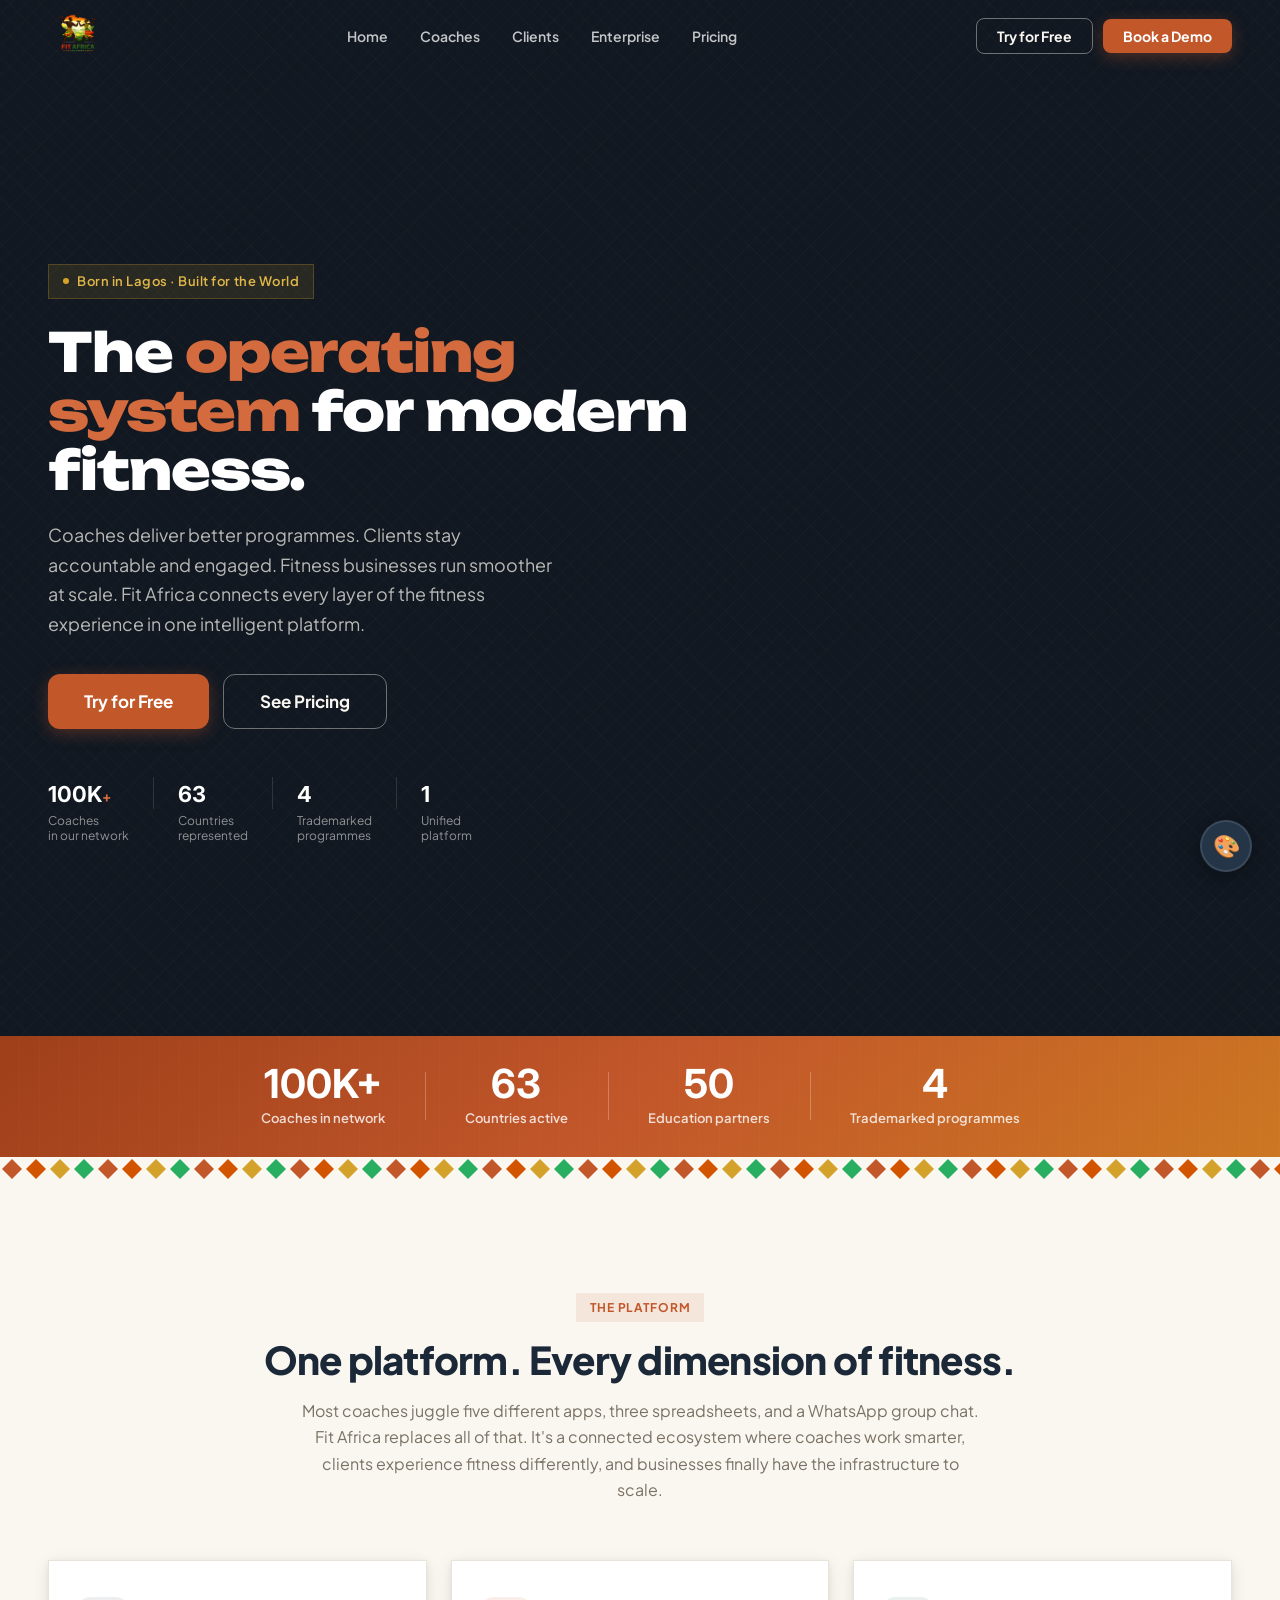
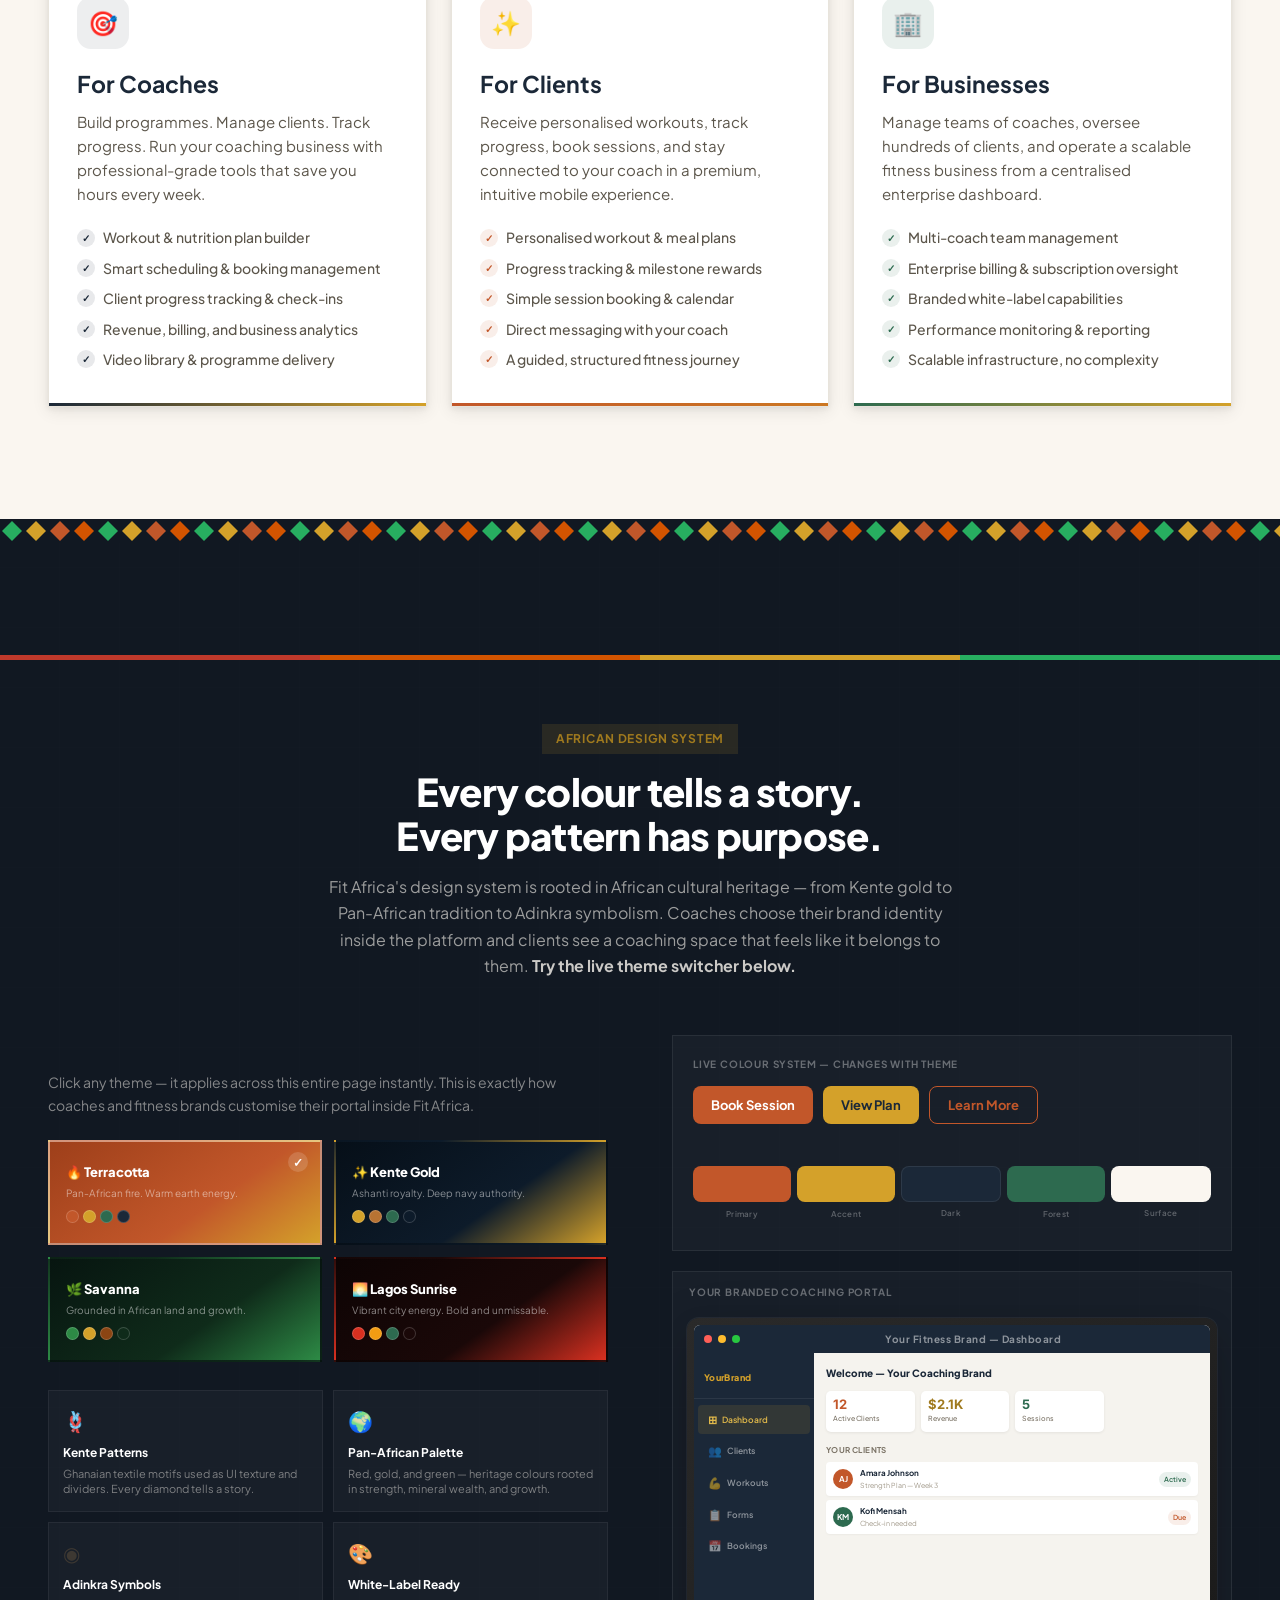
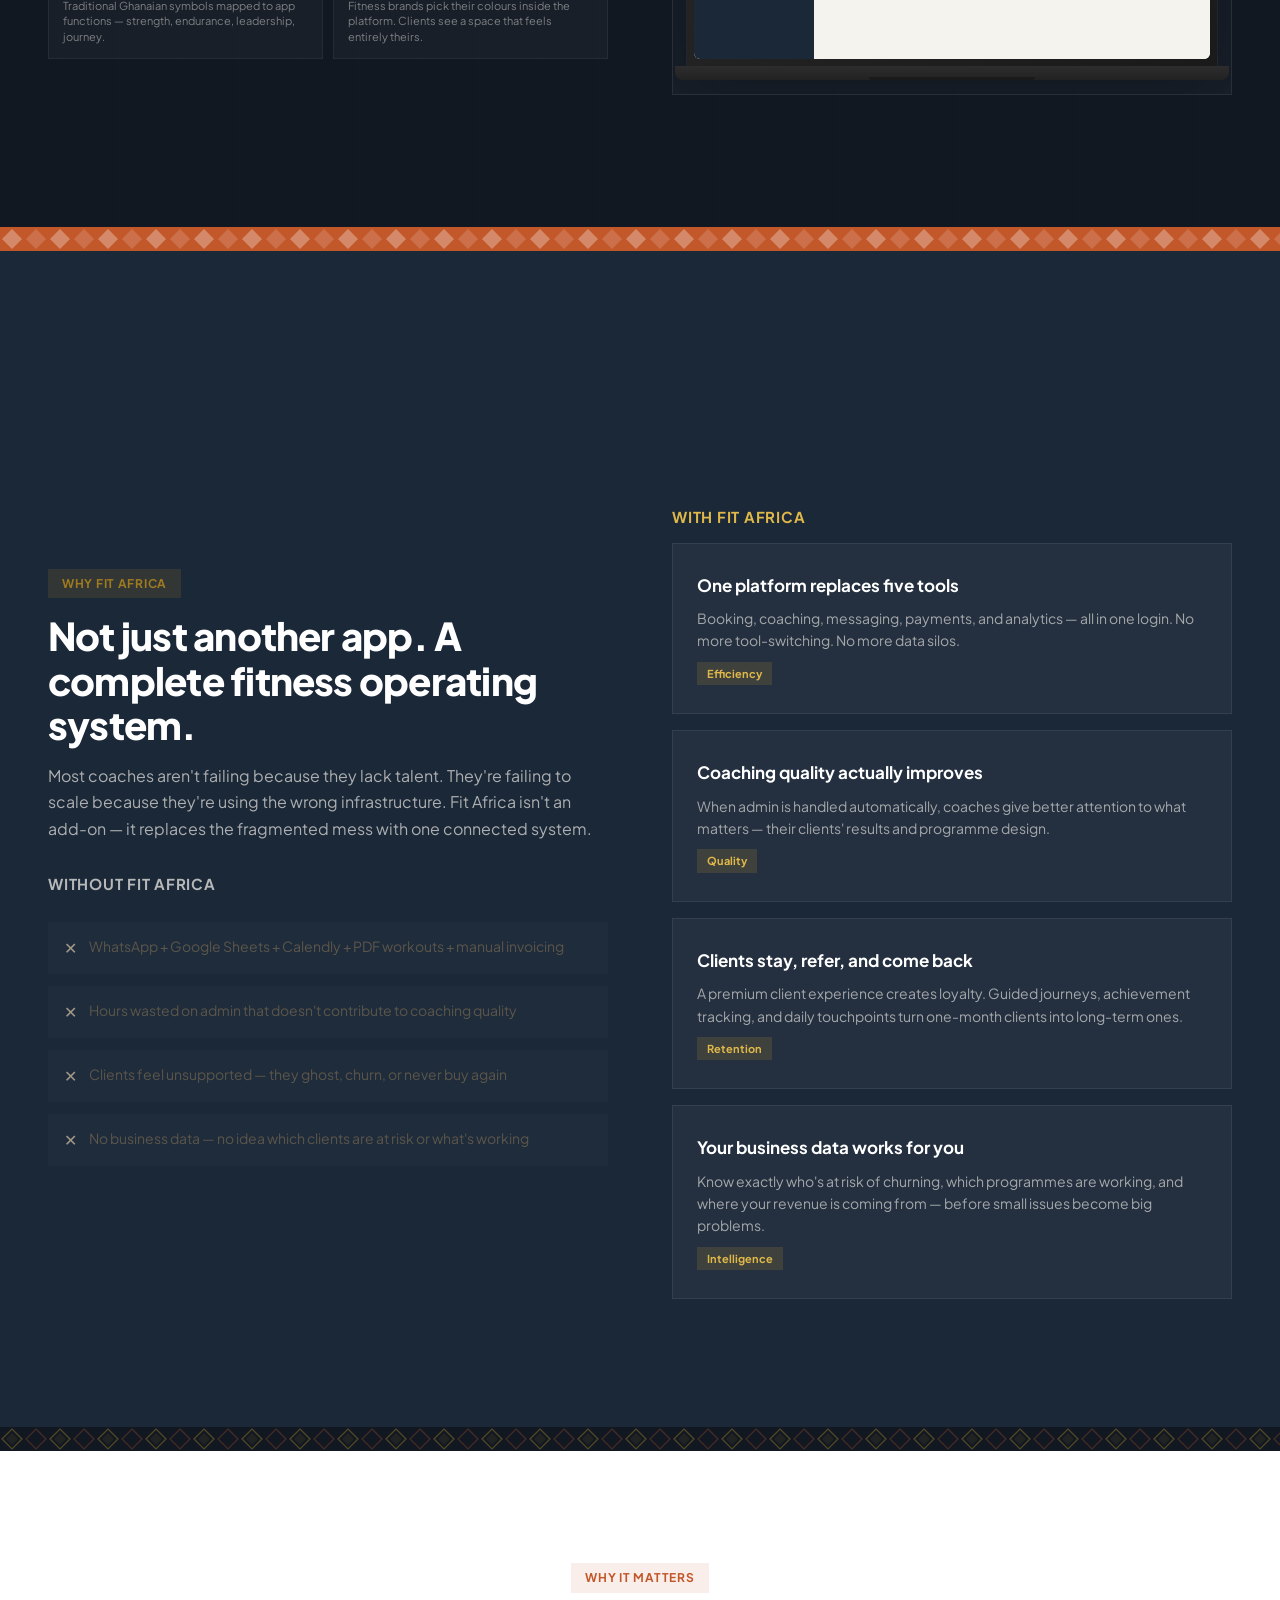
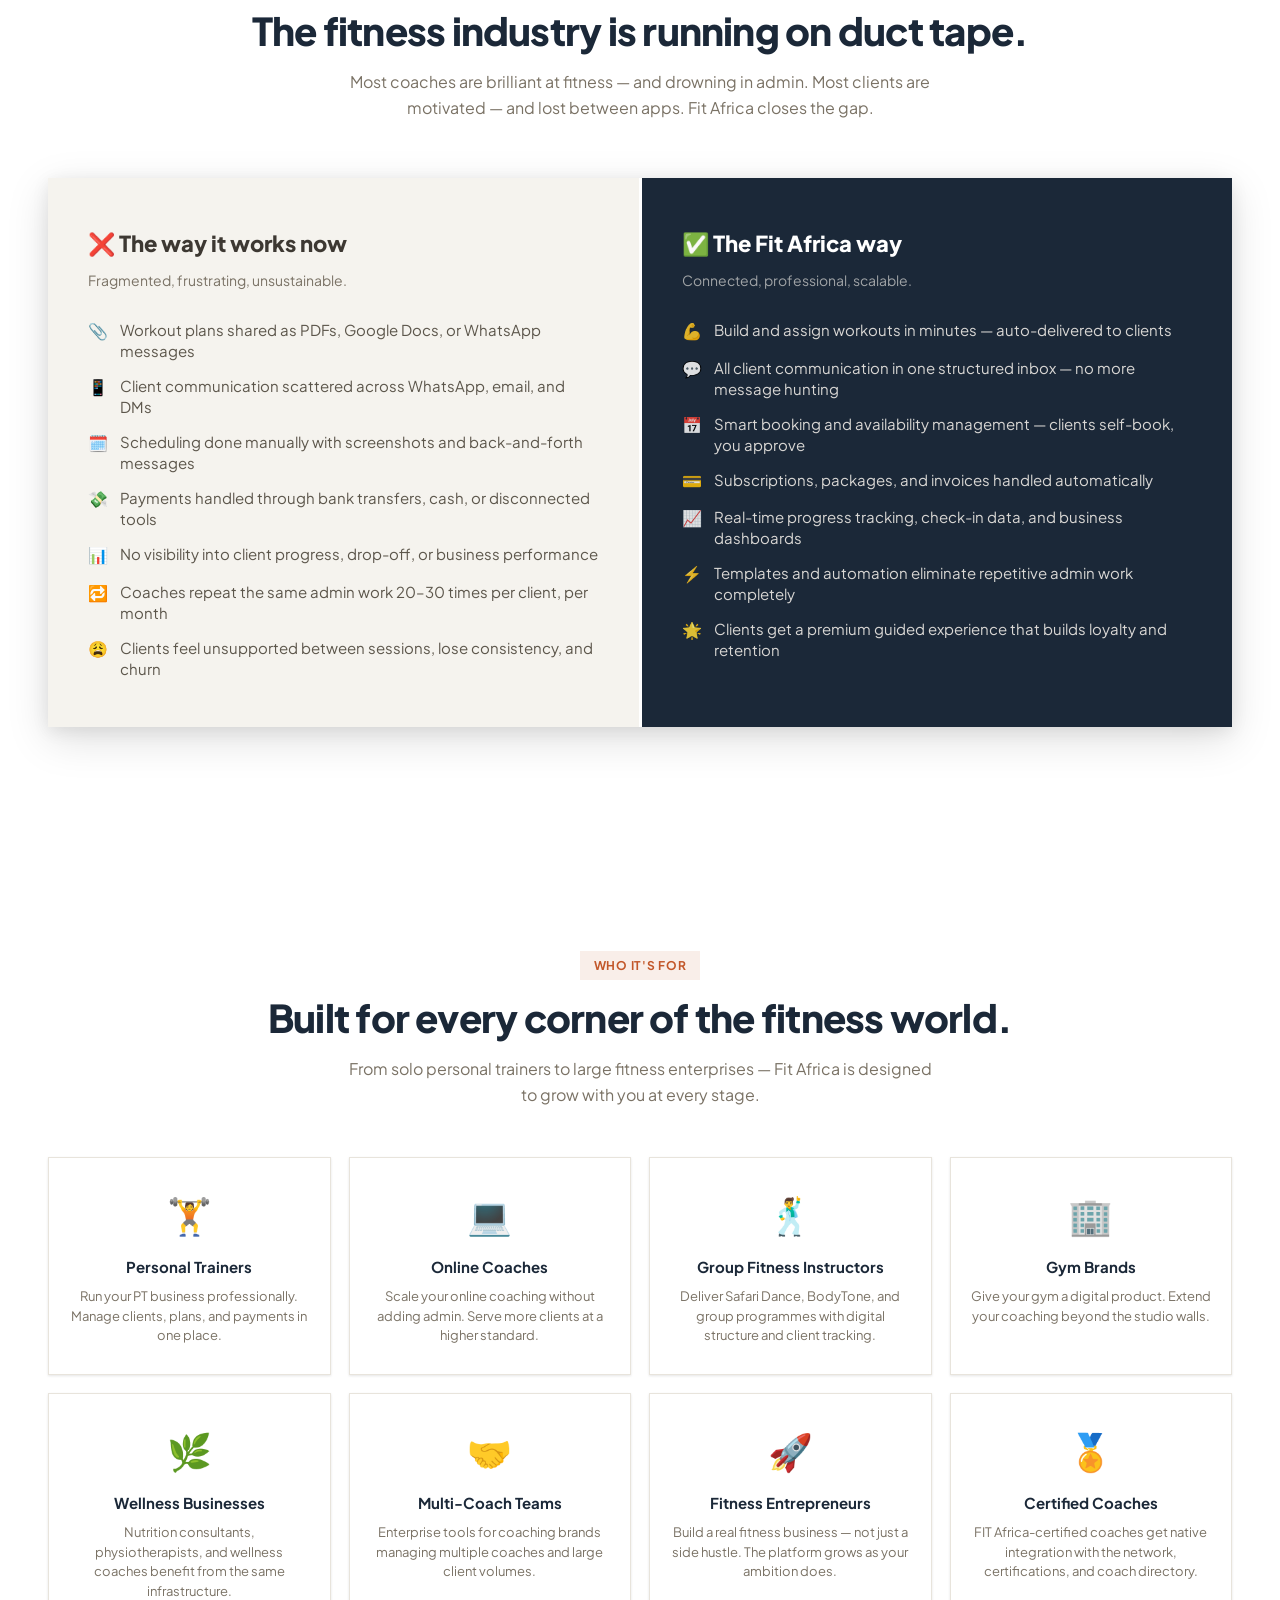
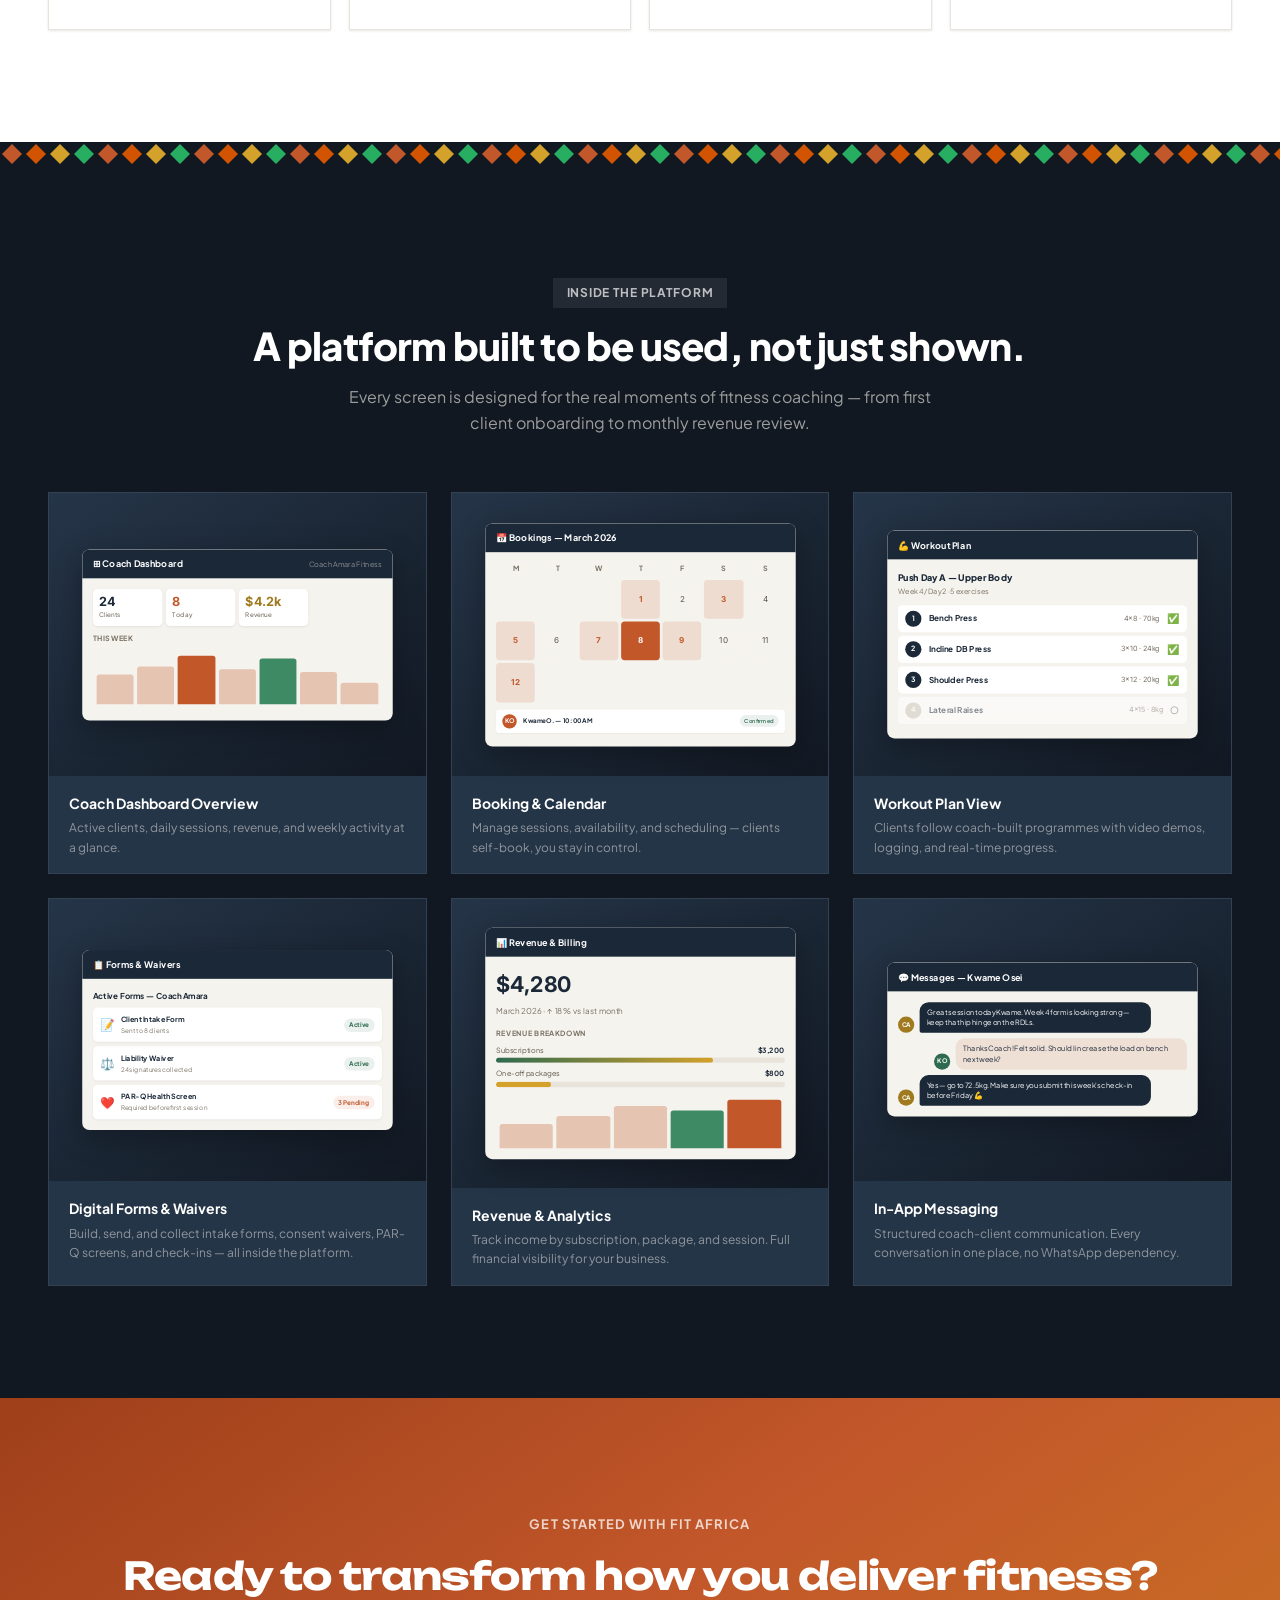
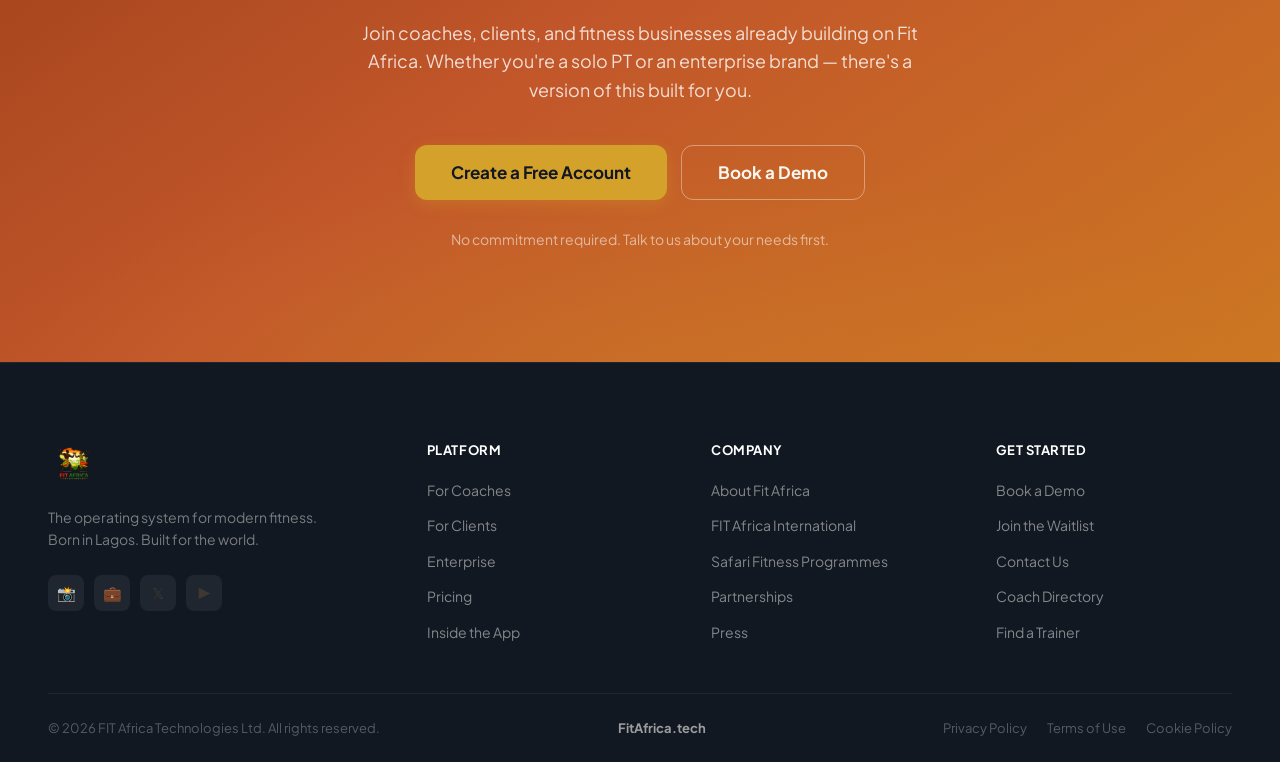
==== commit 52cac5a1: "Clean hero layout — left-aligned write-up, remove decorative elements" ====
--- a/index.html
+++ b/index.html
@@ -61,10 +61,6 @@
   <div class="hero__kente"></div>
   <!-- Logo watermark — large decorative background -->
   <img src="logo.png" class="hero__logo-watermark" alt="" aria-hidden="true" />
-  <!-- Africa continent silhouette — decorative background shape -->
-  <svg class="africa-shape africa-shape--hero" viewBox="0 0 220 240" xmlns="http://www.w3.org/2000/svg" aria-hidden="true">
-    <path d="M 108 8 C 122 6 140 11 155 22 L 168 36 L 175 54 L 178 72 L 174 88 L 165 96 C 174 110 178 126 176 142 L 172 159 L 164 174 L 152 185 L 136 193 L 118 198 L 100 198 L 83 192 L 67 180 L 52 164 L 40 146 L 32 126 L 30 106 L 36 90 L 26 74 L 22 55 L 28 38 L 40 23 L 57 12 L 77 7 Z"/>
-  </svg>
 
   <div class="container">
     <div class="hero__inner">
--- a/styles.css
+++ b/styles.css
@@ -113,7 +113,7 @@
 }
 
 /* ---- Utilities -------------------------------------------- */
-.container { max-width: var(--max-w); margin: 0 auto; padding: 0 clamp(20px, 4vw, 48px); width: 100%; }
+.container { max-width: var(--max-w); margin: 0 auto; padding: 0 clamp(20px, 4vw, 48px); }
 .container--md { max-width: var(--max-w-md); margin: 0 auto; padding: 0 clamp(20px, 4vw, 48px); }
 
 .section-pad { padding: clamp(64px, 9vw, 112px) 0; }
@@ -361,12 +361,11 @@
 /* ---- Hero -------------------------------------------------- */
 .hero {
   min-height: 100vh;
-  padding-top: var(--nav-height);
+  padding-top: calc(var(--nav-height) + clamp(72px, 9vw, 120px));
+  padding-bottom: clamp(72px, 9vw, 120px);
   background: var(--navy-dark);
   position: relative;
   overflow: hidden;
-  display: flex;
-  align-items: center;
 }
 .hero__bg-pattern {
   position: absolute;
@@ -397,26 +396,12 @@
 .hero__inner {
   position: relative;
   z-index: 2;
-  display: grid;
-  grid-template-columns: 1fr 1fr;
-  gap: 48px;
-  align-items: center;
+  display: block;
   padding: clamp(48px, 6vw, 80px) 0;
 }
-.hero__content { max-width: 100%; }
-/* Large logo watermark — centered behind hero content */
-.hero__logo-watermark {
-  position: absolute;
-  left: 50%;
-  top: 50%;
-  transform: translate(-50%, -50%);
-  height: clamp(320px, 48vw, 640px);
-  width: auto;
-  opacity: 0.07;
-  pointer-events: none;
-  z-index: 1;
-  filter: blur(1.5px) saturate(0.7) grayscale(0.2);
-}
+.hero__content { max-width: 720px; }
+.hero__logo-watermark { display: none; }
+
 .hero__eyebrow {
   display: inline-flex;
   align-items: center;
@@ -482,7 +467,7 @@
 
 /* Hero Mockup */
 .hero__visual {
-  display: flex;
+  display: none;
   justify-content: center;
   align-items: center;
 }
@@ -1540,10 +1525,7 @@
 
 /* ---- Responsive ------------------------------------------- */
 @media (max-width: 1100px) {
-  .hero__inner { grid-template-columns: 1fr; }
   .hero__content { max-width: 100%; }
-  .hero__visual { display: none; }
-  .hero__logo-watermark { height: clamp(220px, 60vw, 420px); opacity: 0.05; }
   .platform-grid { grid-template-columns: 1fr 1fr; }
   .enterprise-grid { grid-template-columns: 1fr 1fr; }
   .audience-grid { grid-template-columns: repeat(2, 1fr); }
